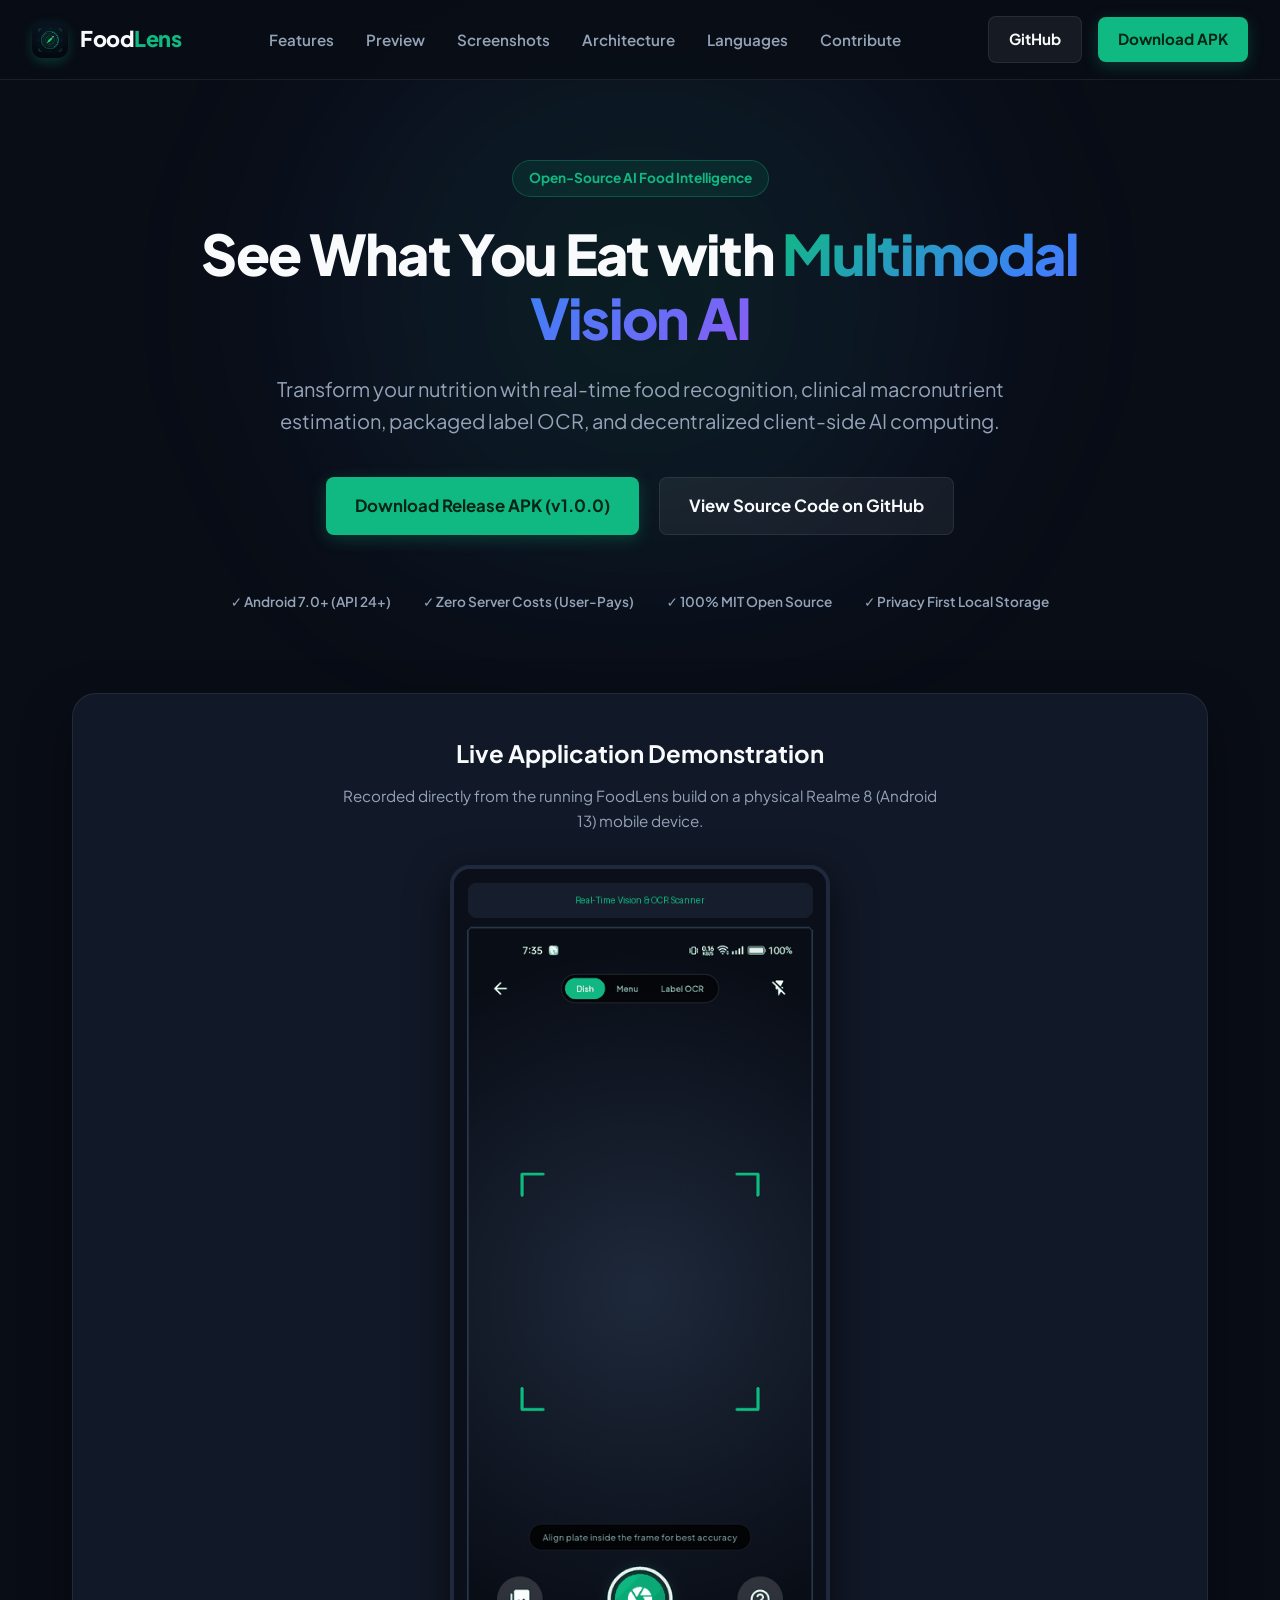
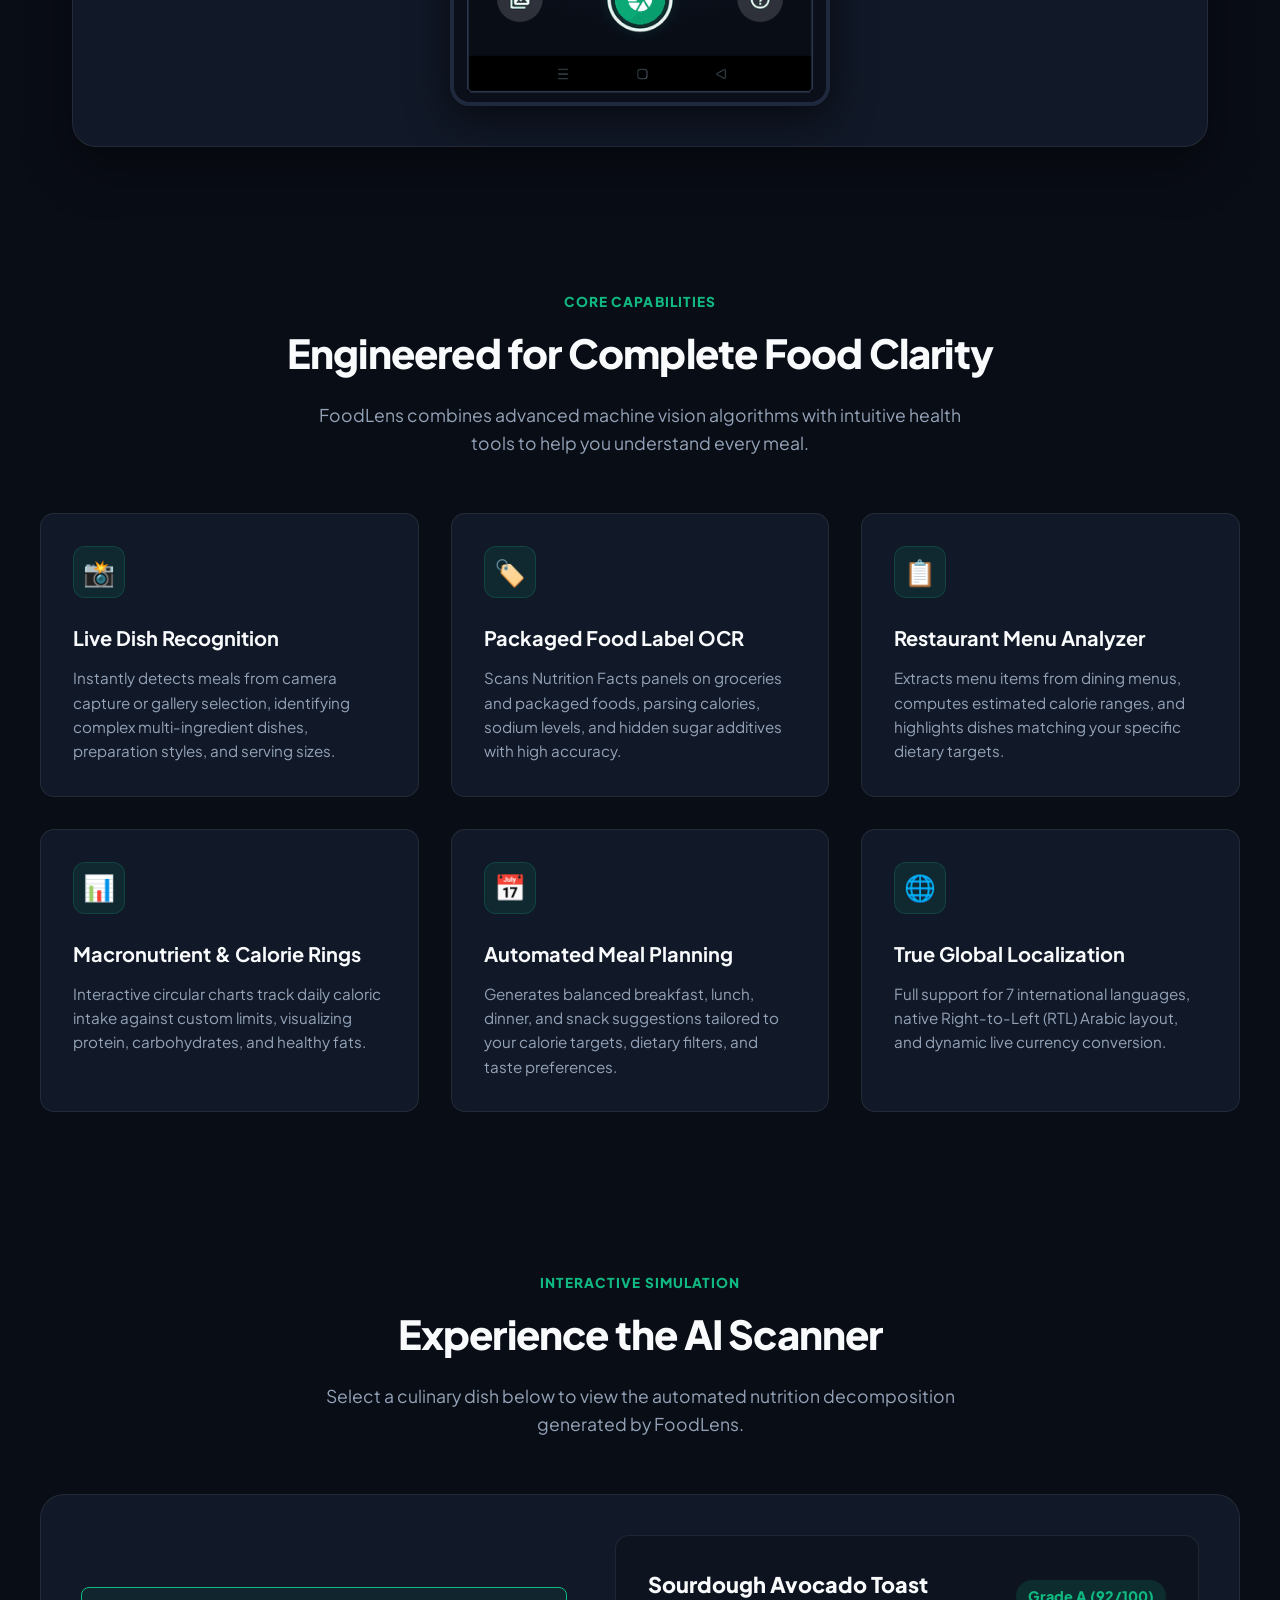
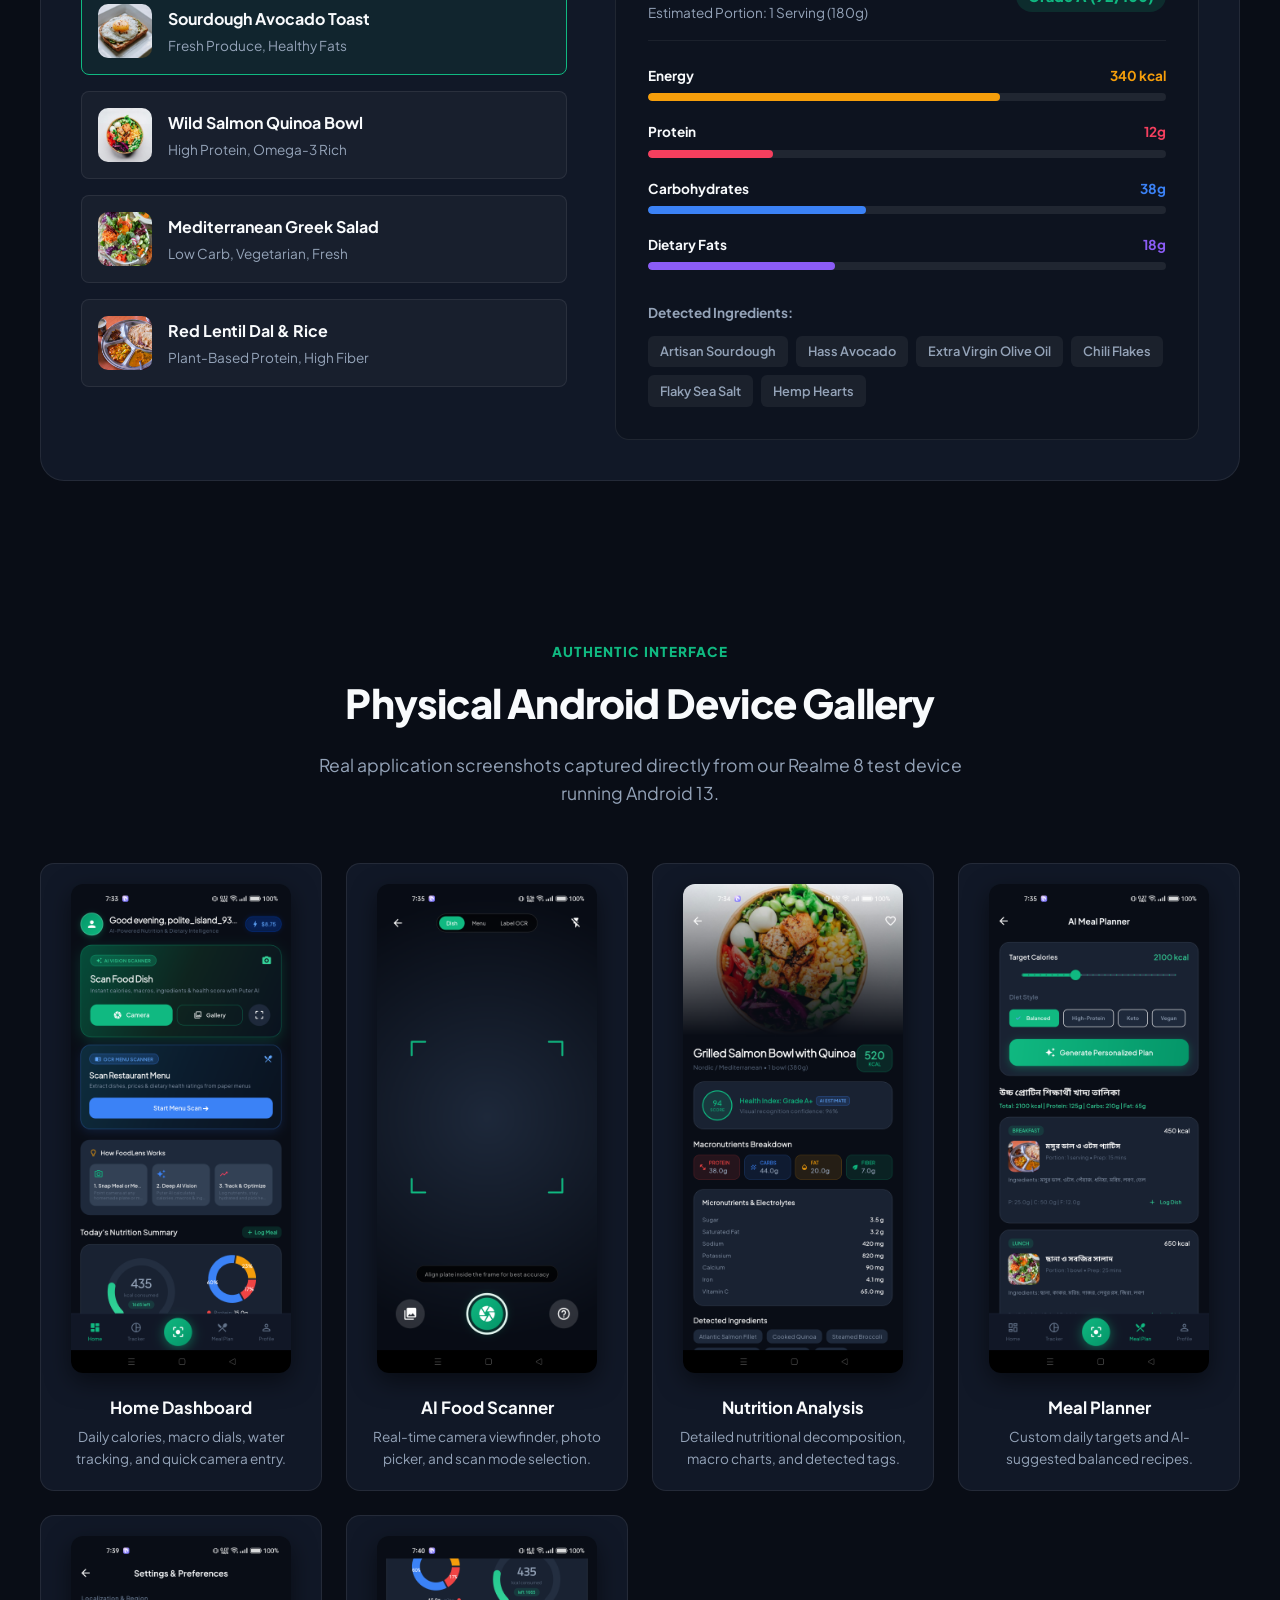
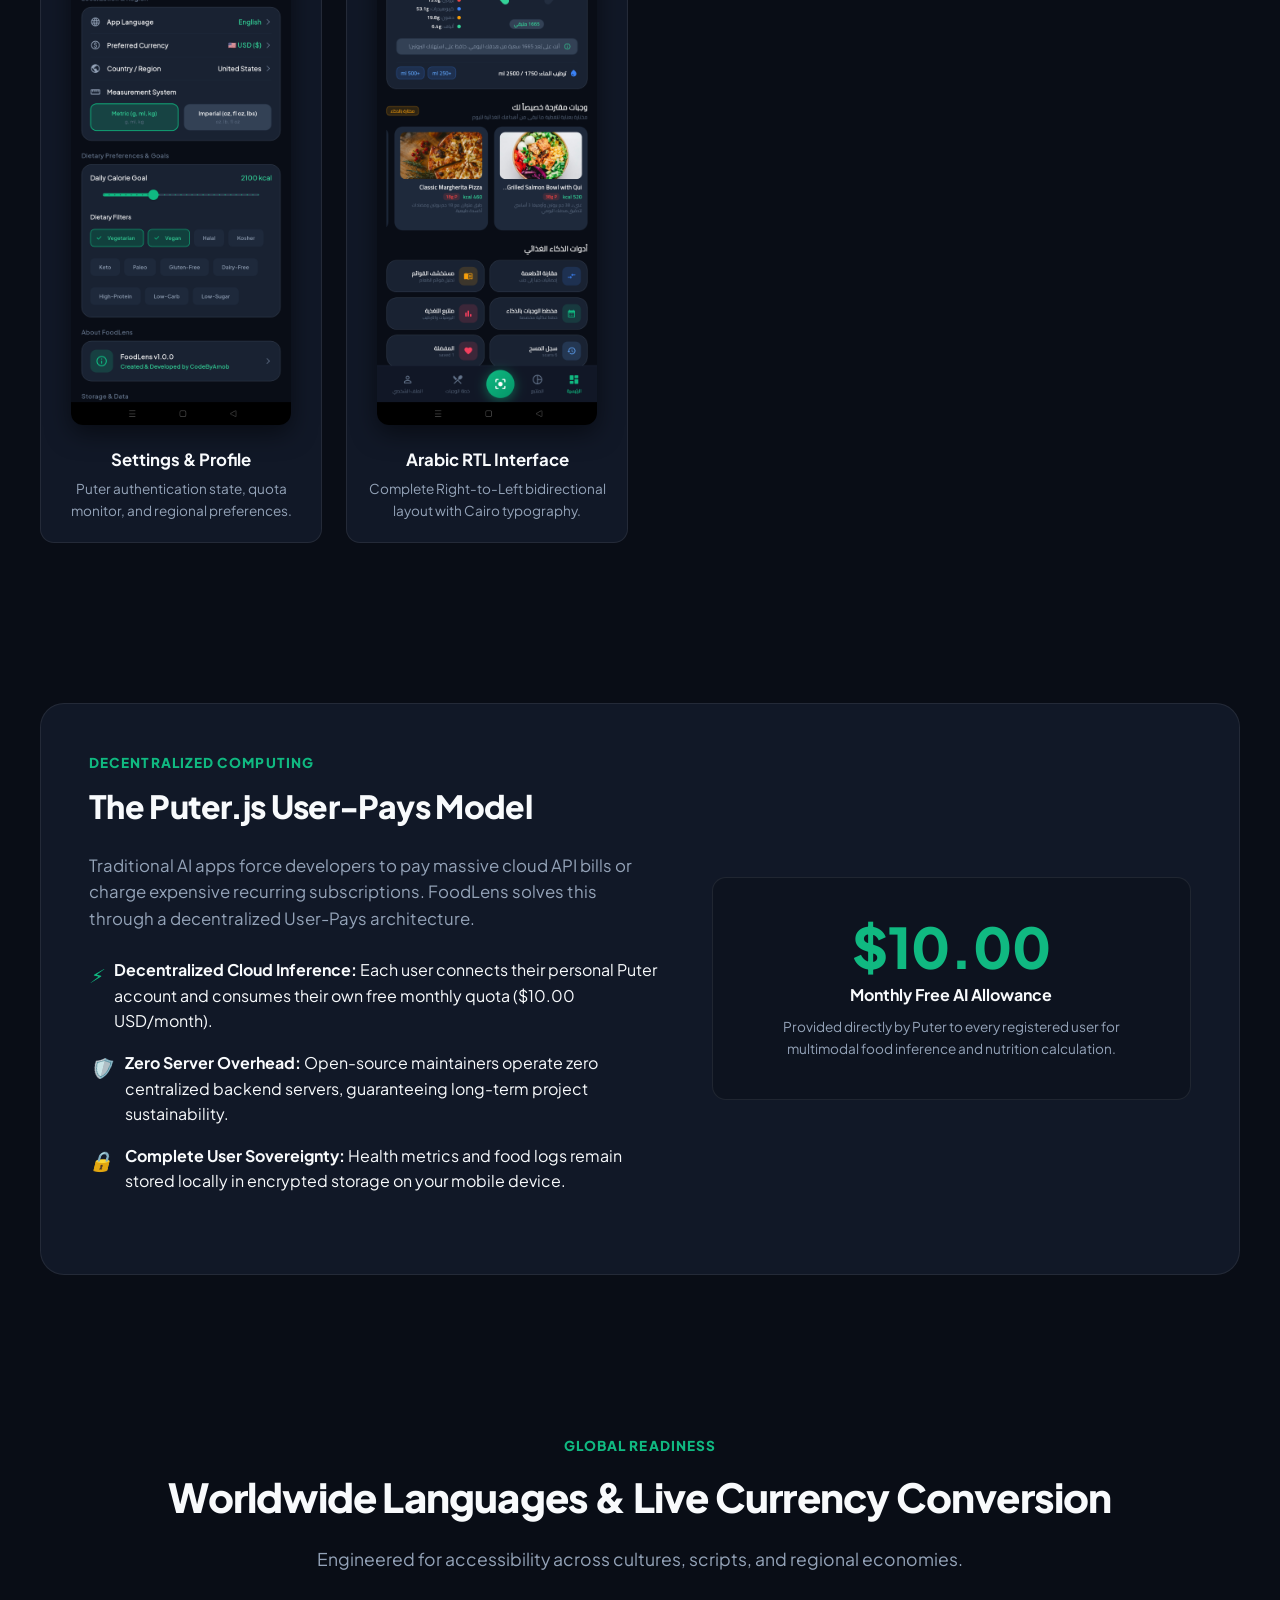
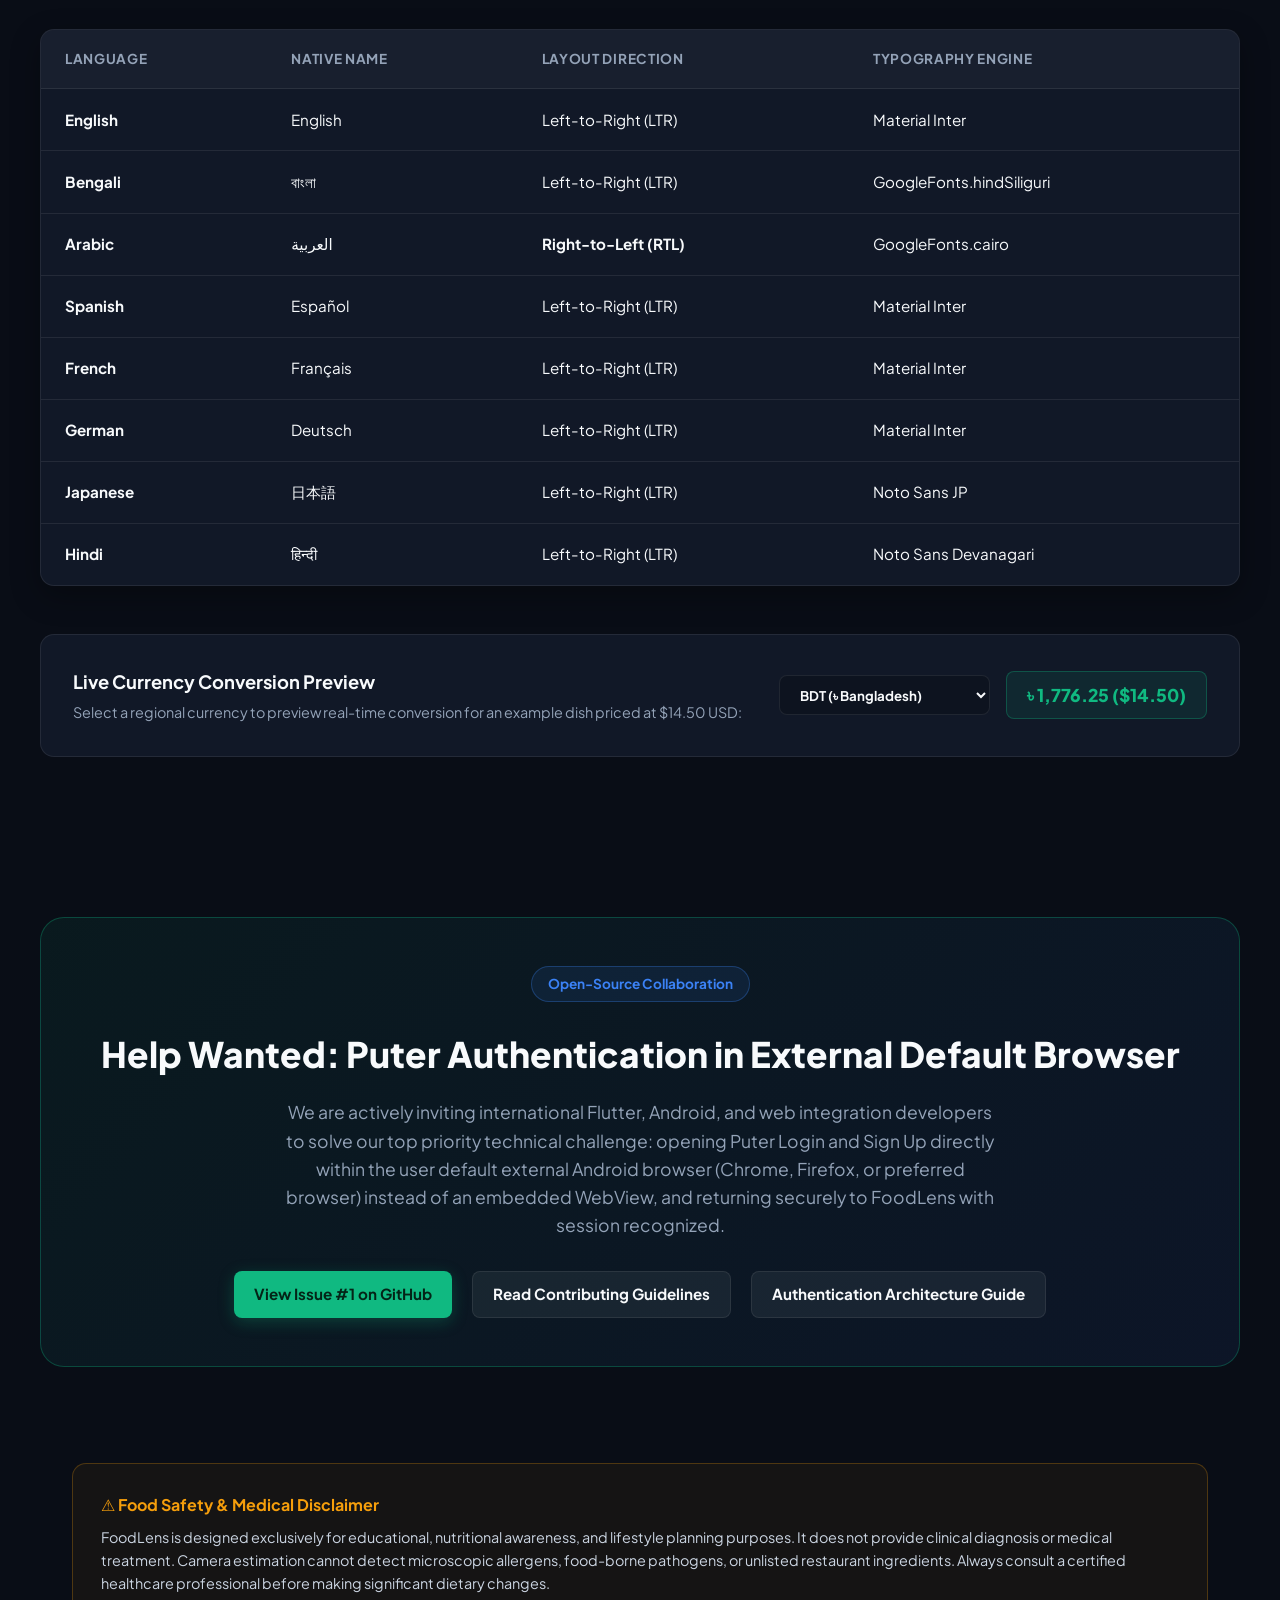
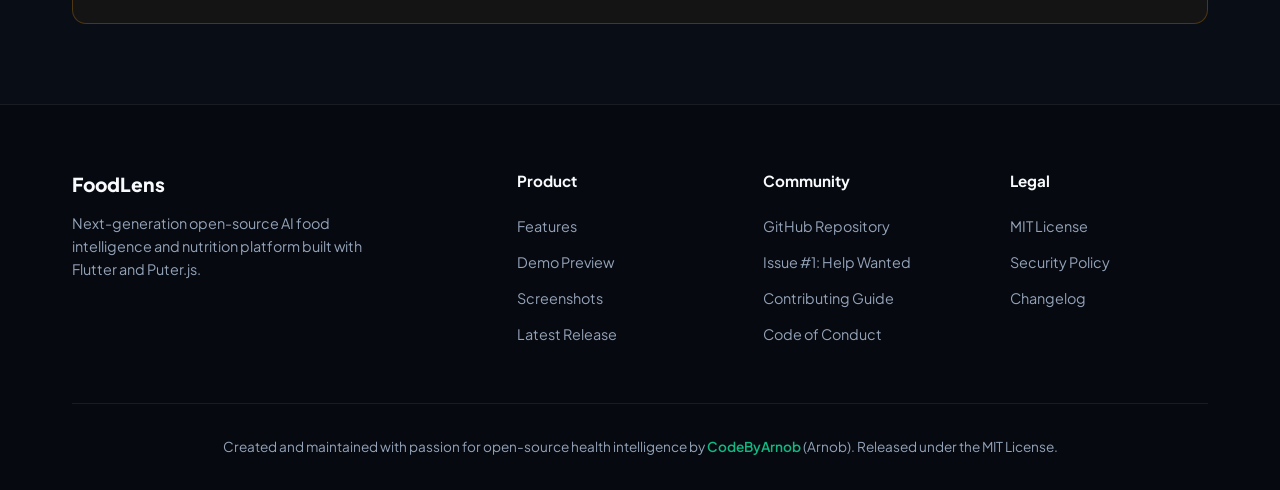
==== docs/index.html @ ca6ec3f0 "feat: add GitHub Pages website, deploy workflow, and open-source contribution docs" ====
<!DOCTYPE html>
<html lang="en">
<head>
  <meta charset="UTF-8">
  <meta name="viewport" content="width=device-width, initial-scale=1.0">
  <title>FoodLens - Open-Source AI Food Intelligence & Nutrition Platform</title>
  <meta name="description" content="FoodLens is a next-generation open-source Flutter mobile application for AI-powered food recognition, clinical macronutrient tracking, allergen screening, and automated meal planning.">
  <meta name="author" content="CodeByArnob">
  <meta name="theme-color" content="#090d16">

  <!-- Open Graph -->
  <meta property="og:title" content="FoodLens - Open-Source AI Food Intelligence">
  <meta property="og:description" content="Instant visual food recognition, clinical macronutrient tracking, and decentralized client-side AI computing.">
  <meta property="og:image" content="assets/branding/foodlens_icon.png">
  <meta property="og:url" content="https://codebyarnob.github.io/FoodLens/">
  <meta property="og:type" content="website">

  <!-- Favicon -->
  <link rel="icon" type="image/png" href="assets/branding/foodlens_icon.png">

  <!-- Google Fonts -->
  <link rel="preconnect" href="https://fonts.googleapis.com">
  <link rel="preconnect" href="https://fonts.gstatic.com" crossorigin>
  <link href="https://fonts.googleapis.com/css2?family=Plus+Jakarta+Sans:wght@400;500;600;700;800&display=swap" rel="stylesheet">

  <link rel="stylesheet" href="styles.css">
</head>
<body>
  <div class="ambient-glow"></div>

  <!-- Navigation -->
  <header class="navbar">
    <a href="#" class="brand">
      <img src="assets/branding/foodlens_icon.png" alt="FoodLens Icon" class="brand-icon">
      <div class="brand-name">Food<span>Lens</span></div>
    </a>
    <ul class="nav-links">
      <li><a href="#features">Features</a></li>
      <li><a href="#demo">Preview</a></li>
      <li><a href="#screenshots">Screenshots</a></li>
      <li><a href="#architecture">Architecture</a></li>
      <li><a href="#localization">Languages</a></li>
      <li><a href="#contribute">Contribute</a></li>
    </ul>
    <div class="nav-actions">
      <a href="https://github.com/CodeByArnob/FoodLens" class="btn btn-secondary" target="_blank" rel="noopener">GitHub</a>
      <a href="https://github.com/CodeByArnob/FoodLens/releases/download/v1.0.0/app-release.apk" class="btn btn-primary">Download APK</a>
      <button class="mobile-menu-btn" aria-label="Toggle navigation menu">☰</button>
    </div>
  </header>

  <!-- Hero Section -->
  <section class="hero">
    <div class="container">
      <div class="badge">Open-Source AI Food Intelligence</div>
      <h1>See What You Eat with <span class="gradient-text">Multimodal Vision AI</span></h1>
      <p>Transform your nutrition with real-time food recognition, clinical macronutrient estimation, packaged label OCR, and decentralized client-side AI computing.</p>
      
      <div class="hero-actions">
        <a href="https://github.com/CodeByArnob/FoodLens/releases/download/v1.0.0/app-release.apk" class="btn btn-primary" style="padding: 0.9rem 1.8rem; font-size: 1.05rem;">
          Download Release APK (v1.0.0)
        </a>
        <a href="https://github.com/CodeByArnob/FoodLens" class="btn btn-secondary" target="_blank" rel="noopener" style="padding: 0.9rem 1.8rem; font-size: 1.05rem;">
          View Source Code on GitHub
        </a>
      </div>

      <div class="hero-meta">
        <span>✓ Android 7.0+ (API 24+)</span>
        <span>✓ Zero Server Costs (User-Pays)</span>
        <span>✓ 100% MIT Open Source</span>
        <span>✓ Privacy First Local Storage</span>
      </div>
    </div>
  </section>

  <!-- Interactive Demo GIF Showcase -->
  <section id="demo" class="container">
    <div class="demo-showcase">
      <h3>Live Application Demonstration</h3>
      <p>Recorded directly from the running FoodLens build on a physical Realme 8 (Android 13) mobile device.</p>
      <div class="demo-gif-wrapper">
        <img src="assets/demo/foodlens_demo.gif" alt="FoodLens Interactive Product Demonstration">
      </div>
    </div>
  </section>

  <!-- Features Section -->
  <section id="features" class="features container">
    <div class="section-header">
      <div class="section-tag">Core Capabilities</div>
      <h2 class="section-title">Engineered for Complete Food Clarity</h2>
      <p class="section-subtitle">FoodLens combines advanced machine vision algorithms with intuitive health tools to help you understand every meal.</p>
    </div>

    <div class="grid-3">
      <div class="feature-card">
        <div class="feature-icon-wrapper">📸</div>
        <h3>Live Dish Recognition</h3>
        <p>Instantly detects meals from camera capture or gallery selection, identifying complex multi-ingredient dishes, preparation styles, and serving sizes.</p>
      </div>

      <div class="feature-card">
        <div class="feature-icon-wrapper">🏷️</div>
        <h3>Packaged Food Label OCR</h3>
        <p>Scans Nutrition Facts panels on groceries and packaged foods, parsing calories, sodium levels, and hidden sugar additives with high accuracy.</p>
      </div>

      <div class="feature-card">
        <div class="feature-icon-wrapper">📋</div>
        <h3>Restaurant Menu Analyzer</h3>
        <p>Extracts menu items from dining menus, computes estimated calorie ranges, and highlights dishes matching your specific dietary targets.</p>
      </div>

      <div class="feature-card">
        <div class="feature-icon-wrapper">📊</div>
        <h3>Macronutrient & Calorie Rings</h3>
        <p>Interactive circular charts track daily caloric intake against custom limits, visualizing protein, carbohydrates, and healthy fats.</p>
      </div>

      <div class="feature-card">
        <div class="feature-icon-wrapper">📅</div>
        <h3>Automated Meal Planning</h3>
        <p>Generates balanced breakfast, lunch, dinner, and snack suggestions tailored to your calorie targets, dietary filters, and taste preferences.</p>
      </div>

      <div class="feature-card">
        <div class="feature-icon-wrapper">🌐</div>
        <h3>True Global Localization</h3>
        <p>Full support for 7 international languages, native Right-to-Left (RTL) Arabic layout, and dynamic live currency conversion.</p>
      </div>
    </div>
  </section>

  <!-- Interactive Dish Scanner Preview -->
  <section class="interactive-section container">
    <div class="section-header">
      <div class="section-tag">Interactive Simulation</div>
      <h2 class="section-title">Experience the AI Scanner</h2>
      <p class="section-subtitle">Select a culinary dish below to view the automated nutrition decomposition generated by FoodLens.</p>
    </div>

    <div class="scanner-sim">
      <div class="dish-selector">
        <div class="dish-option active" data-dish="avocado">
          <img src="assets/foods/avocado_toast.jpg" alt="Avocado Toast" class="dish-thumb">
          <div class="dish-meta">
            <h4>Sourdough Avocado Toast</h4>
            <p>Fresh Produce, Healthy Fats</p>
          </div>
        </div>

        <div class="dish-option" data-dish="salmon">
          <img src="assets/foods/salmon_bowl.jpg" alt="Salmon Bowl" class="dish-thumb">
          <div class="dish-meta">
            <h4>Wild Salmon Quinoa Bowl</h4>
            <p>High Protein, Omega-3 Rich</p>
          </div>
        </div>

        <div class="dish-option" data-dish="greek">
          <img src="assets/foods/greek_salad.jpg" alt="Greek Salad" class="dish-thumb">
          <div class="dish-meta">
            <h4>Mediterranean Greek Salad</h4>
            <p>Low Carb, Vegetarian, Fresh</p>
          </div>
        </div>

        <div class="dish-option" data-dish="lentil">
          <img src="assets/foods/lentil_dal.jpg" alt="Lentil Dal" class="dish-thumb">
          <div class="dish-meta">
            <h4>Red Lentil Dal & Rice</h4>
            <p>Plant-Based Protein, High Fiber</p>
          </div>
        </div>
      </div>

      <div class="sim-output">
        <div class="sim-header">
          <div>
            <div id="sim-dish-title" class="sim-title">Sourdough Avocado Toast</div>
            <div style="color: var(--text-muted); font-size: 0.85rem;">Estimated Portion: 1 Serving (180g)</div>
          </div>
          <div id="sim-health-score" class="health-badge">Grade A (92/100)</div>
        </div>

        <div class="macro-bars">
          <div class="macro-bar-item">
            <div class="macro-bar-header">
              <span>Energy</span>
              <span id="val-cal" style="color: var(--accent-amber);">340 kcal</span>
            </div>
            <div class="progress-track"><div id="fill-cal" class="progress-fill fill-cal" style="width: 68%;"></div></div>
          </div>

          <div class="macro-bar-item">
            <div class="macro-bar-header">
              <span>Protein</span>
              <span id="val-pro" style="color: var(--accent-rose);">12g</span>
            </div>
            <div class="progress-track"><div id="fill-pro" class="progress-fill fill-pro" style="width: 24%;"></div></div>
          </div>

          <div class="macro-bar-item">
            <div class="macro-bar-header">
              <span>Carbohydrates</span>
              <span id="val-carb" style="color: var(--accent-blue);">38g</span>
            </div>
            <div class="progress-track"><div id="fill-carb" class="progress-fill fill-carb" style="width: 42%;"></div></div>
          </div>

          <div class="macro-bar-item">
            <div class="macro-bar-header">
              <span>Dietary Fats</span>
              <span id="val-fat" style="color: var(--accent-purple);">18g</span>
            </div>
            <div class="progress-track"><div id="fill-fat" class="progress-fill fill-fat" style="width: 36%;"></div></div>
          </div>
        </div>

        <div style="font-size: 0.85rem; font-weight: 700; margin-bottom: 0.75rem; color: var(--text-muted);">Detected Ingredients:</div>
        <div id="sim-tags" class="ingredient-tags">
          <span class="tag">Artisan Sourdough</span>
          <span class="tag">Hass Avocado</span>
          <span class="tag">Extra Virgin Olive Oil</span>
          <span class="tag">Chili Flakes</span>
          <span class="tag">Flaky Sea Salt</span>
          <span class="tag">Hemp Hearts</span>
        </div>
      </div>
    </div>
  </section>

  <!-- Screenshots Gallery Section -->
  <section id="screenshots" class="gallery-section container">
    <div class="section-header">
      <div class="section-tag">Authentic Interface</div>
      <h2 class="section-title">Physical Android Device Gallery</h2>
      <p class="section-subtitle">Real application screenshots captured directly from our Realme 8 test device running Android 13.</p>
    </div>

    <div class="gallery-grid">
      <div class="gallery-card">
        <img src="assets/screenshots/01_home_dashboard.png" alt="Home Dashboard Screenshot">
        <h4>Home Dashboard</h4>
        <p>Daily calories, macro dials, water tracking, and quick camera entry.</p>
      </div>

      <div class="gallery-card">
        <img src="assets/screenshots/02_food_scanner.png" alt="Food Scanner Screenshot">
        <h4>AI Food Scanner</h4>
        <p>Real-time camera viewfinder, photo picker, and scan mode selection.</p>
      </div>

      <div class="gallery-card">
        <img src="assets/screenshots/03_nutrition_analysis.png" alt="Nutrition Analysis Screenshot">
        <h4>Nutrition Analysis</h4>
        <p>Detailed nutritional decomposition, macro charts, and detected tags.</p>
      </div>

      <div class="gallery-card">
        <img src="assets/screenshots/04_meal_planner.png" alt="Meal Planner Screenshot">
        <h4>Meal Planner</h4>
        <p>Custom daily targets and AI-suggested balanced recipes.</p>
      </div>

      <div class="gallery-card">
        <img src="assets/screenshots/05_settings.png" alt="Settings Screenshot">
        <h4>Settings & Profile</h4>
        <p>Puter authentication state, quota monitor, and regional preferences.</p>
      </div>

      <div class="gallery-card">
        <img src="assets/screenshots/07_arabic_rtl_dashboard.png" alt="Arabic RTL Dashboard Screenshot">
        <h4>Arabic RTL Interface</h4>
        <p>Complete Right-to-Left bidirectional layout with Cairo typography.</p>
      </div>
    </div>
  </section>

  <!-- Puter User-Pays Architecture Section -->
  <section id="architecture" class="architecture-section container">
    <div class="arch-card">
      <div class="arch-content">
        <div class="section-tag">Decentralized Computing</div>
        <h3>The Puter.js User-Pays Model</h3>
        <p>Traditional AI apps force developers to pay massive cloud API bills or charge expensive recurring subscriptions. FoodLens solves this through a decentralized User-Pays architecture.</p>
        
        <div class="arch-features">
          <div class="arch-feature-item">
            <i>⚡</i>
            <div>
              <strong>Decentralized Cloud Inference:</strong> Each user connects their personal Puter account and consumes their own free monthly quota ($10.00 USD/month).
            </div>
          </div>
          <div class="arch-feature-item">
            <i>🛡️</i>
            <div>
              <strong>Zero Server Overhead:</strong> Open-source maintainers operate zero centralized backend servers, guaranteeing long-term project sustainability.
            </div>
          </div>
          <div class="arch-feature-item">
            <i>🔒</i>
            <div>
              <strong>Complete User Sovereignty:</strong> Health metrics and food logs remain stored locally in encrypted storage on your mobile device.
            </div>
          </div>
        </div>
      </div>

      <div class="arch-metric-box">
        <div class="arch-metric-value">$10.00</div>
        <div class="arch-metric-label">Monthly Free AI Allowance</div>
        <div class="arch-metric-sub">Provided directly by Puter to every registered user for multimodal food inference and nutrition calculation.</div>
      </div>
    </div>
  </section>

  <!-- Localization and Currency Section -->
  <section id="localization" class="currency-section container">
    <div class="section-header">
      <div class="section-tag">Global Readiness</div>
      <h2 class="section-title">Worldwide Languages & Live Currency Conversion</h2>
      <p class="section-subtitle">Engineered for accessibility across cultures, scripts, and regional economies.</p>
    </div>

    <div class="currency-table-wrapper" style="margin-bottom: 3rem;">
      <table>
        <thead>
          <tr>
            <th>Language</th>
            <th>Native Name</th>
            <th>Layout Direction</th>
            <th>Typography Engine</th>
          </tr>
        </thead>
        <tbody>
          <tr>
            <td><strong>English</strong></td>
            <td>English</td>
            <td>Left-to-Right (LTR)</td>
            <td>Material Inter</td>
          </tr>
          <tr>
            <td><strong>Bengali</strong></td>
            <td>বাংলা</td>
            <td>Left-to-Right (LTR)</td>
            <td>GoogleFonts.hindSiliguri</td>
          </tr>
          <tr>
            <td><strong>Arabic</strong></td>
            <td>العربية</td>
            <td><strong>Right-to-Left (RTL)</strong></td>
            <td>GoogleFonts.cairo</td>
          </tr>
          <tr>
            <td><strong>Spanish</strong></td>
            <td>Español</td>
            <td>Left-to-Right (LTR)</td>
            <td>Material Inter</td>
          </tr>
          <tr>
            <td><strong>French</strong></td>
            <td>Français</td>
            <td>Left-to-Right (LTR)</td>
            <td>Material Inter</td>
          </tr>
          <tr>
            <td><strong>German</strong></td>
            <td>Deutsch</td>
            <td>Left-to-Right (LTR)</td>
            <td>Material Inter</td>
          </tr>
          <tr>
            <td><strong>Japanese</strong></td>
            <td>日本語</td>
            <td>Left-to-Right (LTR)</td>
            <td>Noto Sans JP</td>
          </tr>
          <tr>
            <td><strong>Hindi</strong></td>
            <td>हिन्दी</td>
            <td>Left-to-Right (LTR)</td>
            <td>Noto Sans Devanagari</td>
          </tr>
        </tbody>
      </table>
    </div>

    <!-- Live Currency Switcher Demo -->
    <div style="background: var(--bg-card); border: 1px solid var(--border-color); border-radius: var(--radius-md); padding: 2rem; display: flex; align-items: center; justify-content: space-between; flex-wrap: wrap; gap: 1.5rem;">
      <div>
        <h4 style="font-size: 1.15rem; font-weight: 700; margin-bottom: 0.25rem;">Live Currency Conversion Preview</h4>
        <p style="color: var(--text-muted); font-size: 0.9rem;">Select a regional currency to preview real-time conversion for an example dish priced at $14.50 USD:</p>
      </div>
      <div style="display: flex; align-items: center; gap: 1rem;">
        <select id="currency-select" style="background: #0d131f; color: var(--text-main); border: 1px solid var(--border-color); padding: 0.6rem 1rem; border-radius: 8px; font-weight: 700; font-family: inherit;">
          <option value="BDT">BDT (৳ Bangladesh)</option>
          <option value="USD">USD ($ United States)</option>
          <option value="EUR">EUR (€ European Union)</option>
          <option value="GBP">GBP (£ United Kingdom)</option>
          <option value="INR">INR (₹ India)</option>
          <option value="SAR">SAR (ر.س Saudi Arabia)</option>
          <option value="AED">AED (د.إ UAE)</option>
          <option value="JPY">JPY (¥ Japan)</option>
        </select>
        <div id="converted-price-display" style="background: rgba(16, 185, 129, 0.1); border: 1px solid rgba(16, 185, 129, 0.3); color: var(--primary); font-weight: 800; font-size: 1.1rem; padding: 0.55rem 1.25rem; border-radius: 8px;">
          ৳ 1,776.25 ($14.50)
        </div>
      </div>
    </div>
  </section>

  <!-- Developer & Open-Source Community Section -->
  <section id="contribute" class="contribute-section container">
    <div class="contribute-box">
      <div class="badge" style="background: rgba(59, 130, 246, 0.1); border-color: rgba(59, 130, 246, 0.3); color: var(--accent-blue);">
        Open-Source Collaboration
      </div>
      <h3>Help Wanted: Puter Authentication in External Default Browser</h3>
      <p>We are actively inviting international Flutter, Android, and web integration developers to solve our top priority technical challenge: opening Puter Login and Sign Up directly within the user default external Android browser (Chrome, Firefox, or preferred browser) instead of an embedded WebView, and returning securely to FoodLens with session recognized.</p>
      
      <div class="contribute-actions">
        <a href="https://github.com/CodeByArnob/FoodLens/issues/1" class="btn btn-primary" target="_blank" rel="noopener">
          View Issue #1 on GitHub
        </a>
        <a href="https://github.com/CodeByArnob/FoodLens/blob/main/CONTRIBUTING.md" class="btn btn-secondary" target="_blank" rel="noopener">
          Read Contributing Guidelines
        </a>
        <a href="https://github.com/CodeByArnob/FoodLens/blob/main/documentation/AUTHENTICATION_TROUBLESHOOTING.md" class="btn btn-secondary" target="_blank" rel="noopener">
          Authentication Architecture Guide
        </a>
      </div>
    </div>
  </section>

  <!-- Food Safety Disclaimer -->
  <section class="container" style="padding-bottom: 5rem;">
    <div style="background: rgba(245, 158, 11, 0.05); border: 1px solid rgba(245, 158, 11, 0.25); border-radius: var(--radius-md); padding: 1.75rem; font-size: 0.9rem; color: #cbd5e1; line-height: 1.6;">
      <strong style="color: var(--accent-amber); display: block; margin-bottom: 0.5rem; font-size: 1rem;">⚠️ Food Safety & Medical Disclaimer</strong>
      FoodLens is designed exclusively for educational, nutritional awareness, and lifestyle planning purposes. It does not provide clinical diagnosis or medical treatment. Camera estimation cannot detect microscopic allergens, food-borne pathogens, or unlisted restaurant ingredients. Always consult a certified healthcare professional before making significant dietary changes.
    </div>
  </section>

  <!-- Footer -->
  <footer>
    <div class="container">
      <div class="footer-grid">
        <div class="footer-brand">
          <h4>FoodLens</h4>
          <p style="max-width: 300px; font-size: 0.9rem;">Next-generation open-source AI food intelligence and nutrition platform built with Flutter and Puter.js.</p>
        </div>

        <div class="footer-col">
          <h5>Product</h5>
          <ul>
            <li><a href="#features">Features</a></li>
            <li><a href="#demo">Demo Preview</a></li>
            <li><a href="#screenshots">Screenshots</a></li>
            <li><a href="https://github.com/CodeByArnob/FoodLens/releases/latest" target="_blank" rel="noopener">Latest Release</a></li>
          </ul>
        </div>

        <div class="footer-col">
          <h5>Community</h5>
          <ul>
            <li><a href="https://github.com/CodeByArnob/FoodLens" target="_blank" rel="noopener">GitHub Repository</a></li>
            <li><a href="https://github.com/CodeByArnob/FoodLens/issues/1" target="_blank" rel="noopener">Issue #1: Help Wanted</a></li>
            <li><a href="https://github.com/CodeByArnob/FoodLens/blob/main/CONTRIBUTING.md" target="_blank" rel="noopener">Contributing Guide</a></li>
            <li><a href="https://github.com/CodeByArnob/FoodLens/blob/main/CODE_OF_CONDUCT.md" target="_blank" rel="noopener">Code of Conduct</a></li>
          </ul>
        </div>

        <div class="footer-col">
          <h5>Legal</h5>
          <ul>
            <li><a href="https://github.com/CodeByArnob/FoodLens/blob/main/LICENSE" target="_blank" rel="noopener">MIT License</a></li>
            <li><a href="https://github.com/CodeByArnob/FoodLens/blob/main/SECURITY.md" target="_blank" rel="noopener">Security Policy</a></li>
            <li><a href="https://github.com/CodeByArnob/FoodLens/blob/main/CHANGELOG.md" target="_blank" rel="noopener">Changelog</a></li>
          </ul>
        </div>
      </div>

      <div class="footer-bottom">
        Created and maintained with passion for open-source health intelligence by <a href="https://github.com/CodeByArnob" target="_blank" rel="noopener">CodeByArnob</a> (Arnob). Released under the MIT License.
      </div>
    </div>
  </footer>

  <script src="app.js"></script>
</body>
</html>
---- docs/styles.css ----
:root {
  --bg-dark: #090d16;
  --bg-card: #111827;
  --bg-card-hover: #172237;
  --border-color: rgba(255, 255, 255, 0.08);
  --border-hover: rgba(16, 185, 129, 0.4);
  --text-main: #f8fafc;
  --text-muted: #94a3b8;
  --primary: #10b981;
  --primary-glow: rgba(16, 185, 129, 0.25);
  --accent-blue: #3b82f6;
  --accent-purple: #8b5cf6;
  --accent-amber: #f59e0b;
  --accent-rose: #f43f5e;
  --radius-sm: 8px;
  --radius-md: 14px;
  --radius-lg: 24px;
  --font-main: 'Plus Jakarta Sans', system-ui, -apple-system, sans-serif;
}

* {
  box-sizing: border-box;
  margin: 0;
  padding: 0;
}

html {
  scroll-behavior: smooth;
  font-family: var(--font-main);
  background-color: var(--bg-dark);
  color: var(--text-main);
}

body {
  overflow-x: hidden;
  line-height: 1.6;
}

a {
  color: inherit;
  text-decoration: none;
}

/* Background Ambient Glow */
.ambient-glow {
  position: fixed;
  top: 0;
  left: 50%;
  transform: translateX(-50%);
  width: 1000px;
  height: 600px;
  background: radial-gradient(circle, rgba(16, 185, 129, 0.12) 0%, rgba(59, 130, 246, 0.06) 50%, transparent 70%);
  filter: blur(80px);
  pointer-events: none;
  z-index: 0;
}

/* Header & Nav */
.navbar {
  position: sticky;
  top: 0;
  z-index: 100;
  backdrop-filter: blur(16px);
  background: rgba(9, 13, 22, 0.85);
  border-bottom: 1px solid var(--border-color);
  padding: 1rem 2rem;
  display: flex;
  align-items: center;
  justify-content: space-between;
}

.brand {
  display: flex;
  align-items: center;
  gap: 0.75rem;
  font-size: 1.35rem;
  font-weight: 800;
  letter-spacing: -0.02em;
}

.brand-icon {
  width: 36px;
  height: 36px;
  border-radius: 10px;
  box-shadow: 0 4px 12px var(--primary-glow);
}

.brand-name span {
  color: var(--primary);
}

.nav-links {
  display: flex;
  align-items: center;
  gap: 2rem;
  list-style: none;
}

.nav-links a {
  color: var(--text-muted);
  font-size: 0.95rem;
  font-weight: 600;
  transition: color 0.2s ease;
}

.nav-links a:hover {
  color: var(--text-main);
}

.nav-actions {
  display: flex;
  align-items: center;
  gap: 1rem;
}

.btn {
  display: inline-flex;
  align-items: center;
  gap: 0.5rem;
  padding: 0.65rem 1.25rem;
  border-radius: var(--radius-sm);
  font-size: 0.95rem;
  font-weight: 700;
  cursor: pointer;
  transition: all 0.2s ease;
  border: none;
}

.btn-primary {
  background: var(--primary);
  color: #042417;
  box-shadow: 0 4px 16px var(--primary-glow);
}

.btn-primary:hover {
  background: #0ea572;
  transform: translateY(-1px);
  box-shadow: 0 6px 20px rgba(16, 185, 129, 0.4);
}

.btn-secondary {
  background: rgba(255, 255, 255, 0.06);
  border: 1px solid var(--border-color);
  color: var(--text-main);
}

.btn-secondary:hover {
  background: rgba(255, 255, 255, 0.1);
  border-color: rgba(255, 255, 255, 0.2);
}

.mobile-menu-btn {
  display: none;
  background: none;
  border: none;
  color: var(--text-main);
  font-size: 1.5rem;
  cursor: pointer;
}

/* Container */
.container {
  max-width: 1200px;
  margin: 0 auto;
  padding: 0 2rem;
  position: relative;
  z-index: 1;
}

/* Hero Section */
.hero {
  padding: 5rem 0 3rem;
  text-align: center;
}

.badge {
  display: inline-flex;
  align-items: center;
  gap: 0.5rem;
  background: rgba(16, 185, 129, 0.1);
  border: 1px solid rgba(16, 185, 129, 0.3);
  color: var(--primary);
  padding: 0.4rem 1rem;
  border-radius: 9999px;
  font-size: 0.85rem;
  font-weight: 700;
  margin-bottom: 1.5rem;
}

.hero h1 {
  font-size: 3.5rem;
  line-height: 1.15;
  font-weight: 800;
  letter-spacing: -0.03em;
  max-width: 900px;
  margin: 0 auto 1.5rem;
}

.gradient-text {
  background: linear-gradient(135deg, #10b981 0%, #3b82f6 50%, #8b5cf6 100%);
  -webkit-background-clip: text;
  -webkit-text-fill-color: transparent;
}

.hero p {
  font-size: 1.25rem;
  color: var(--text-muted);
  max-width: 760px;
  margin: 0 auto 2.5rem;
}

.hero-actions {
  display: flex;
  justify-content: center;
  gap: 1.25rem;
  flex-wrap: wrap;
  margin-bottom: 3.5rem;
}

.hero-meta {
  display: flex;
  justify-content: center;
  gap: 2rem;
  color: var(--text-muted);
  font-size: 0.85rem;
  font-weight: 600;
}

.hero-meta span {
  display: flex;
  align-items: center;
  gap: 0.4rem;
}

/* Demo Showcase */
.demo-showcase {
  margin: 2rem auto 5rem;
  text-align: center;
  background: var(--bg-card);
  border: 1px solid var(--border-color);
  border-radius: var(--radius-lg);
  padding: 2.5rem;
  box-shadow: 0 20px 50px rgba(0, 0, 0, 0.4);
}

.demo-showcase h3 {
  font-size: 1.5rem;
  margin-bottom: 0.75rem;
}

.demo-showcase p {
  color: var(--text-muted);
  max-width: 600px;
  margin: 0 auto 2rem;
  font-size: 0.95rem;
}

.demo-gif-wrapper {
  max-width: 380px;
  margin: 0 auto;
  border-radius: 20px;
  overflow: hidden;
  box-shadow: 0 12px 40px rgba(0, 0, 0, 0.6);
  border: 4px solid #1f293d;
}

.demo-gif-wrapper img {
  width: 100%;
  display: block;
}

/* Section Header */
.section-header {
  text-align: center;
  margin-bottom: 3.5rem;
}

.section-tag {
  color: var(--primary);
  font-size: 0.85rem;
  font-weight: 800;
  text-transform: uppercase;
  letter-spacing: 0.08em;
  margin-bottom: 0.5rem;
}

.section-title {
  font-size: 2.5rem;
  font-weight: 800;
  letter-spacing: -0.02em;
  margin-bottom: 1rem;
}

.section-subtitle {
  color: var(--text-muted);
  font-size: 1.1rem;
  max-width: 680px;
  margin: 0 auto;
}

/* Feature Grid */
.features {
  padding: 4rem 0 6rem;
}

.grid-3 {
  display: grid;
  grid-template-columns: repeat(auto-fit, minmax(320px, 1fr));
  gap: 2rem;
}

.feature-card {
  background: var(--bg-card);
  border: 1px solid var(--border-color);
  border-radius: var(--radius-md);
  padding: 2rem;
  transition: all 0.3s ease;
}

.feature-card:hover {
  transform: translateY(-4px);
  border-color: var(--border-hover);
  background: var(--bg-card-hover);
}

.feature-icon-wrapper {
  width: 52px;
  height: 52px;
  border-radius: 12px;
  background: rgba(16, 185, 129, 0.1);
  display: flex;
  align-items: center;
  justify-content: center;
  font-size: 1.6rem;
  margin-bottom: 1.5rem;
  border: 1px solid rgba(16, 185, 129, 0.2);
}

.feature-card h3 {
  font-size: 1.25rem;
  font-weight: 700;
  margin-bottom: 0.75rem;
}

.feature-card p {
  color: var(--text-muted);
  font-size: 0.95rem;
  line-height: 1.6;
}

/* Interactive Scanner Preview */
.interactive-section {
  padding: 4rem 0 6rem;
}

.scanner-sim {
  background: var(--bg-card);
  border: 1px solid var(--border-color);
  border-radius: var(--radius-lg);
  padding: 2.5rem;
  display: grid;
  grid-template-columns: 1fr 1.2fr;
  gap: 3rem;
  align-items: center;
}

.dish-selector {
  display: flex;
  flex-direction: column;
  gap: 1rem;
}

.dish-option {
  display: flex;
  align-items: center;
  gap: 1rem;
  padding: 1rem;
  background: rgba(255, 255, 255, 0.03);
  border: 1px solid var(--border-color);
  border-radius: var(--radius-sm);
  cursor: pointer;
  transition: all 0.2s ease;
}

.dish-option:hover,
.dish-option.active {
  background: rgba(16, 185, 129, 0.08);
  border-color: var(--primary);
}

.dish-thumb {
  width: 54px;
  height: 54px;
  border-radius: 10px;
  object-fit: cover;
}

.dish-meta h4 {
  font-size: 1rem;
  font-weight: 700;
  margin-bottom: 0.25rem;
}

.dish-meta p {
  color: var(--text-muted);
  font-size: 0.85rem;
}

.sim-output {
  background: #0d131f;
  border: 1px solid rgba(255, 255, 255, 0.08);
  border-radius: var(--radius-md);
  padding: 2rem;
}

.sim-header {
  display: flex;
  align-items: center;
  justify-content: space-between;
  margin-bottom: 1.5rem;
  padding-bottom: 1rem;
  border-bottom: 1px solid rgba(255, 255, 255, 0.06);
}

.sim-title {
  font-size: 1.35rem;
  font-weight: 800;
}

.health-badge {
  display: inline-flex;
  align-items: center;
  gap: 0.35rem;
  background: rgba(16, 185, 129, 0.15);
  color: var(--primary);
  padding: 0.3rem 0.75rem;
  border-radius: 9999px;
  font-weight: 800;
  font-size: 0.9rem;
}

.macro-bars {
  display: flex;
  flex-direction: column;
  gap: 1.25rem;
  margin-bottom: 2rem;
}

.macro-bar-item {
  display: flex;
  flex-direction: column;
  gap: 0.4rem;
}

.macro-bar-header {
  display: flex;
  justify-content: space-between;
  font-size: 0.85rem;
  font-weight: 700;
}

.progress-track {
  width: 100%;
  height: 8px;
  background: rgba(255, 255, 255, 0.08);
  border-radius: 9999px;
  overflow: hidden;
}

.progress-fill {
  height: 100%;
  border-radius: 9999px;
  transition: width 0.4s ease;
}

.fill-cal { background: var(--accent-amber); }
.fill-pro { background: var(--accent-rose); }
.fill-carb { background: var(--accent-blue); }
.fill-fat { background: var(--accent-purple); }

.ingredient-tags {
  display: flex;
  flex-wrap: wrap;
  gap: 0.5rem;
}

.tag {
  background: rgba(255, 255, 255, 0.06);
  padding: 0.35rem 0.75rem;
  border-radius: 6px;
  font-size: 0.8rem;
  font-weight: 600;
  color: var(--text-muted);
}

/* Screenshots Gallery */
.gallery-section {
  padding: 4rem 0 6rem;
}

.gallery-grid {
  display: grid;
  grid-template-columns: repeat(auto-fill, minmax(260px, 1fr));
  gap: 1.5rem;
}

.gallery-card {
  background: var(--bg-card);
  border: 1px solid var(--border-color);
  border-radius: var(--radius-md);
  overflow: hidden;
  transition: all 0.3s ease;
  text-align: center;
  padding: 1.25rem;
}

.gallery-card:hover {
  transform: translateY(-4px);
  border-color: var(--border-hover);
}

.gallery-card img {
  width: 100%;
  max-width: 220px;
  border-radius: 12px;
  margin-bottom: 1rem;
  box-shadow: 0 8px 24px rgba(0, 0, 0, 0.5);
}

.gallery-card h4 {
  font-size: 1.05rem;
  font-weight: 700;
  margin-bottom: 0.25rem;
}

.gallery-card p {
  color: var(--text-muted);
  font-size: 0.85rem;
}

/* User-Pays Architecture Section */
.architecture-section {
  padding: 4rem 0 6rem;
}

.arch-card {
  background: var(--bg-card);
  border: 1px solid var(--border-color);
  border-radius: var(--radius-lg);
  padding: 3rem;
  display: grid;
  grid-template-columns: 1.2fr 1fr;
  gap: 3rem;
  align-items: center;
}

.arch-content h3 {
  font-size: 2rem;
  font-weight: 800;
  margin-bottom: 1.25rem;
  letter-spacing: -0.02em;
}

.arch-content p {
  color: var(--text-muted);
  font-size: 1.05rem;
  margin-bottom: 1.5rem;
  line-height: 1.6;
}

.arch-features {
  display: flex;
  flex-direction: column;
  gap: 1rem;
  margin-bottom: 2rem;
}

.arch-feature-item {
  display: flex;
  align-items: flex-start;
  gap: 0.75rem;
}

.arch-feature-item i {
  color: var(--primary);
  font-size: 1.2rem;
  margin-top: 0.15rem;
}

.arch-metric-box {
  background: #0d131f;
  border: 1px solid rgba(255, 255, 255, 0.08);
  border-radius: var(--radius-md);
  padding: 2.5rem;
  text-align: center;
}

.arch-metric-value {
  font-size: 3.5rem;
  font-weight: 800;
  color: var(--primary);
  line-height: 1;
  margin-bottom: 0.5rem;
}

.arch-metric-label {
  font-size: 1rem;
  font-weight: 700;
  color: var(--text-main);
  margin-bottom: 0.5rem;
}

.arch-metric-sub {
  color: var(--text-muted);
  font-size: 0.85rem;
}

/* Currency and Localization Showcase */
.currency-section {
  padding: 4rem 0 6rem;
}

.currency-table-wrapper {
  background: var(--bg-card);
  border: 1px solid var(--border-color);
  border-radius: var(--radius-md);
  overflow: hidden;
  box-shadow: 0 10px 30px rgba(0, 0, 0, 0.3);
}

table {
  width: 100%;
  border-collapse: collapse;
  text-align: left;
}

th, td {
  padding: 1.15rem 1.5rem;
  border-bottom: 1px solid var(--border-color);
}

th {
  background: rgba(255, 255, 255, 0.03);
  font-size: 0.85rem;
  font-weight: 700;
  text-transform: uppercase;
  letter-spacing: 0.05em;
  color: var(--text-muted);
}

td {
  font-size: 0.95rem;
}

tr:last-child td {
  border-bottom: none;
}

tr:hover td {
  background: rgba(255, 255, 255, 0.02);
}

/* Contribution Callout */
.contribute-section {
  padding: 4rem 0 6rem;
}

.contribute-box {
  background: linear-gradient(135deg, rgba(16, 185, 129, 0.08) 0%, rgba(59, 130, 246, 0.08) 100%);
  border: 1px solid rgba(16, 185, 129, 0.3);
  border-radius: var(--radius-lg);
  padding: 3rem;
  text-align: center;
}

.contribute-box h3 {
  font-size: 2.2rem;
  font-weight: 800;
  margin-bottom: 1rem;
}

.contribute-box p {
  color: var(--text-muted);
  font-size: 1.1rem;
  max-width: 720px;
  margin: 0 auto 2rem;
  line-height: 1.6;
}

.contribute-actions {
  display: flex;
  justify-content: center;
  gap: 1.25rem;
  flex-wrap: wrap;
}

/* Footer */
footer {
  border-top: 1px solid var(--border-color);
  padding: 4rem 0 2rem;
  background: #060910;
  color: var(--text-muted);
}

.footer-grid {
  display: grid;
  grid-template-columns: 2fr 1fr 1fr 1fr;
  gap: 3rem;
  margin-bottom: 3.5rem;
}

.footer-brand h4 {
  color: var(--text-main);
  font-size: 1.2rem;
  font-weight: 800;
  margin-bottom: 0.75rem;
}

.footer-col h5 {
  color: var(--text-main);
  font-size: 0.95rem;
  font-weight: 700;
  margin-bottom: 1.25rem;
}

.footer-col ul {
  list-style: none;
  display: flex;
  flex-direction: column;
  gap: 0.65rem;
}

.footer-col a {
  font-size: 0.9rem;
  transition: color 0.2s ease;
}

.footer-col a:hover {
  color: var(--text-main);
}

.footer-bottom {
  text-align: center;
  padding-top: 2rem;
  border-top: 1px solid var(--border-color);
  font-size: 0.85rem;
}

.footer-bottom a {
  color: var(--primary);
  font-weight: 600;
}

/* Responsive */
@media (max-width: 900px) {
  .hero h1 { font-size: 2.75rem; }
  .scanner-sim { grid-template-columns: 1fr; }
  .arch-card { grid-template-columns: 1fr; }
  .footer-grid { grid-template-columns: 1fr 1fr; }
  .nav-links { display: none; }
  .mobile-menu-btn { display: block; }
}

@media (max-width: 600px) {
  .hero h1 { font-size: 2.1rem; }
  .hero p { font-size: 1.05rem; }
  .section-title { font-size: 1.85rem; }
  .hero-meta { flex-direction: column; gap: 0.5rem; }
  .footer-grid { grid-template-columns: 1fr; }
}
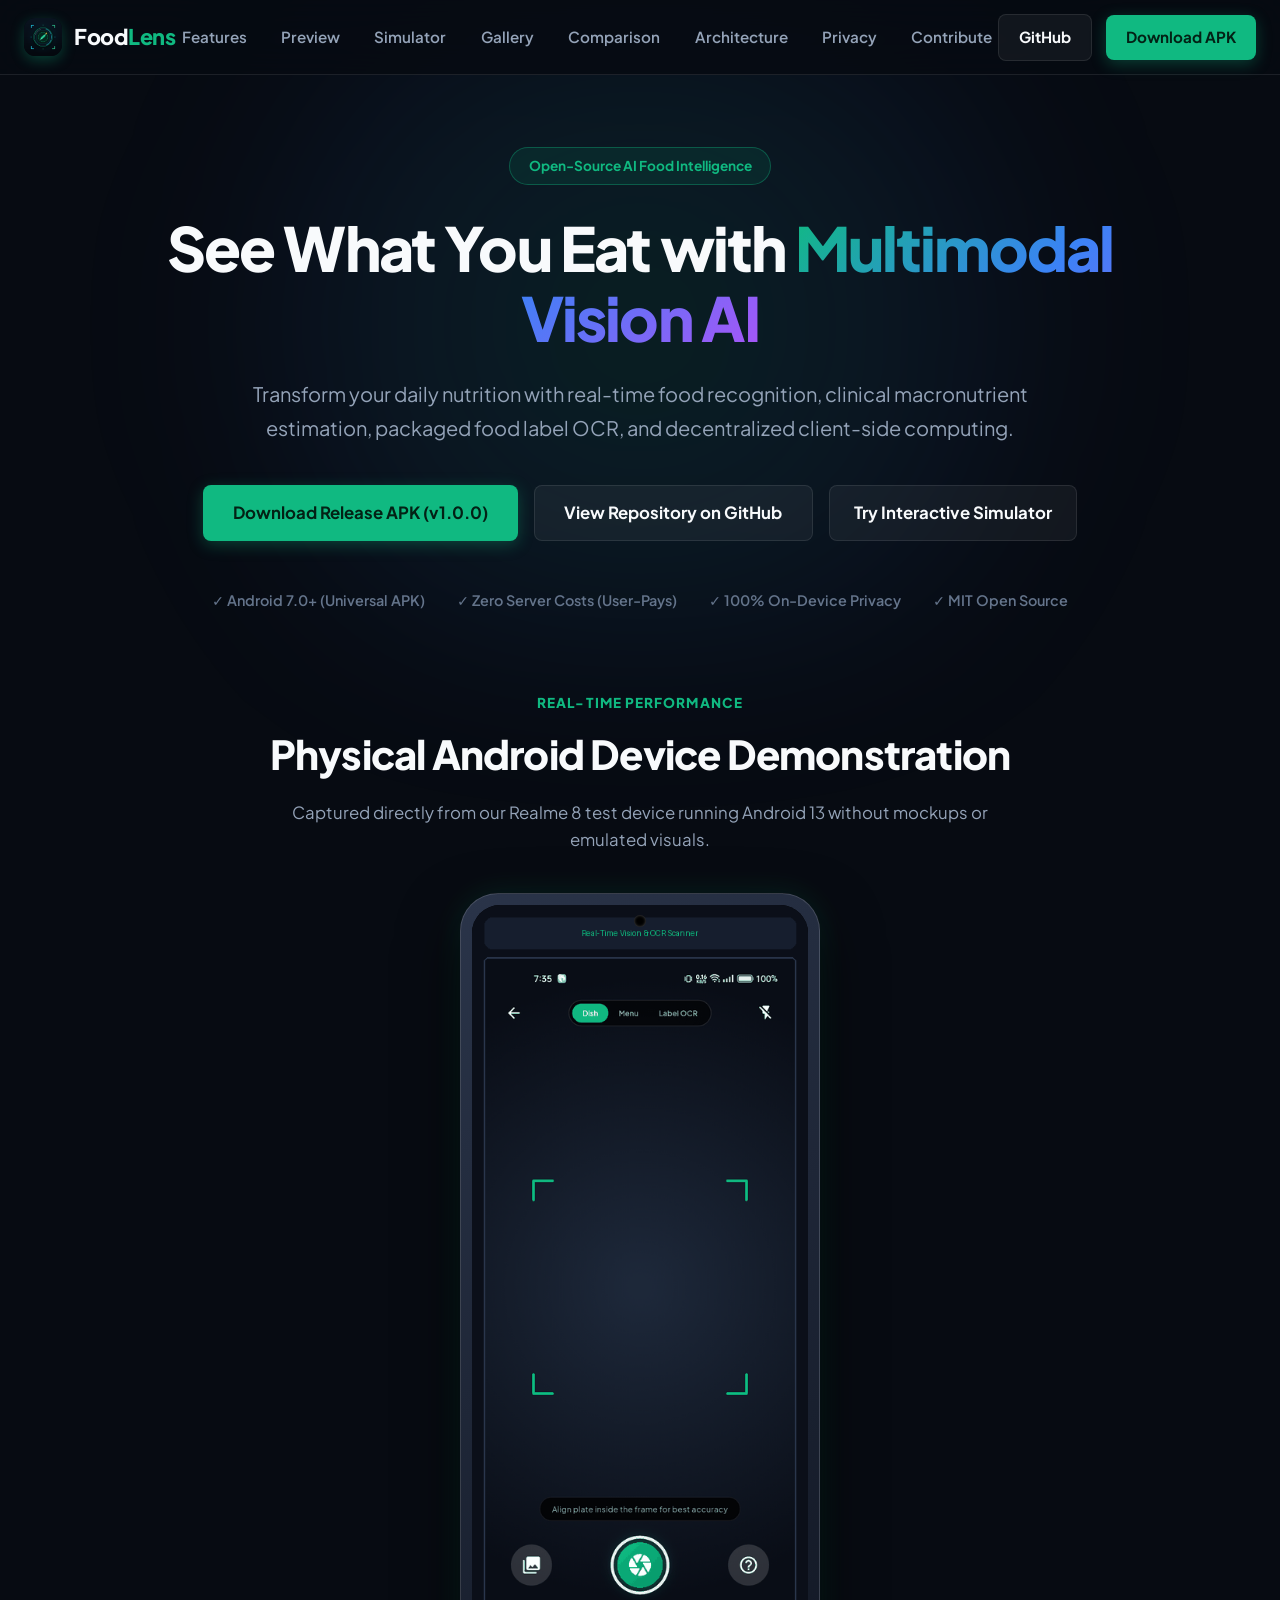
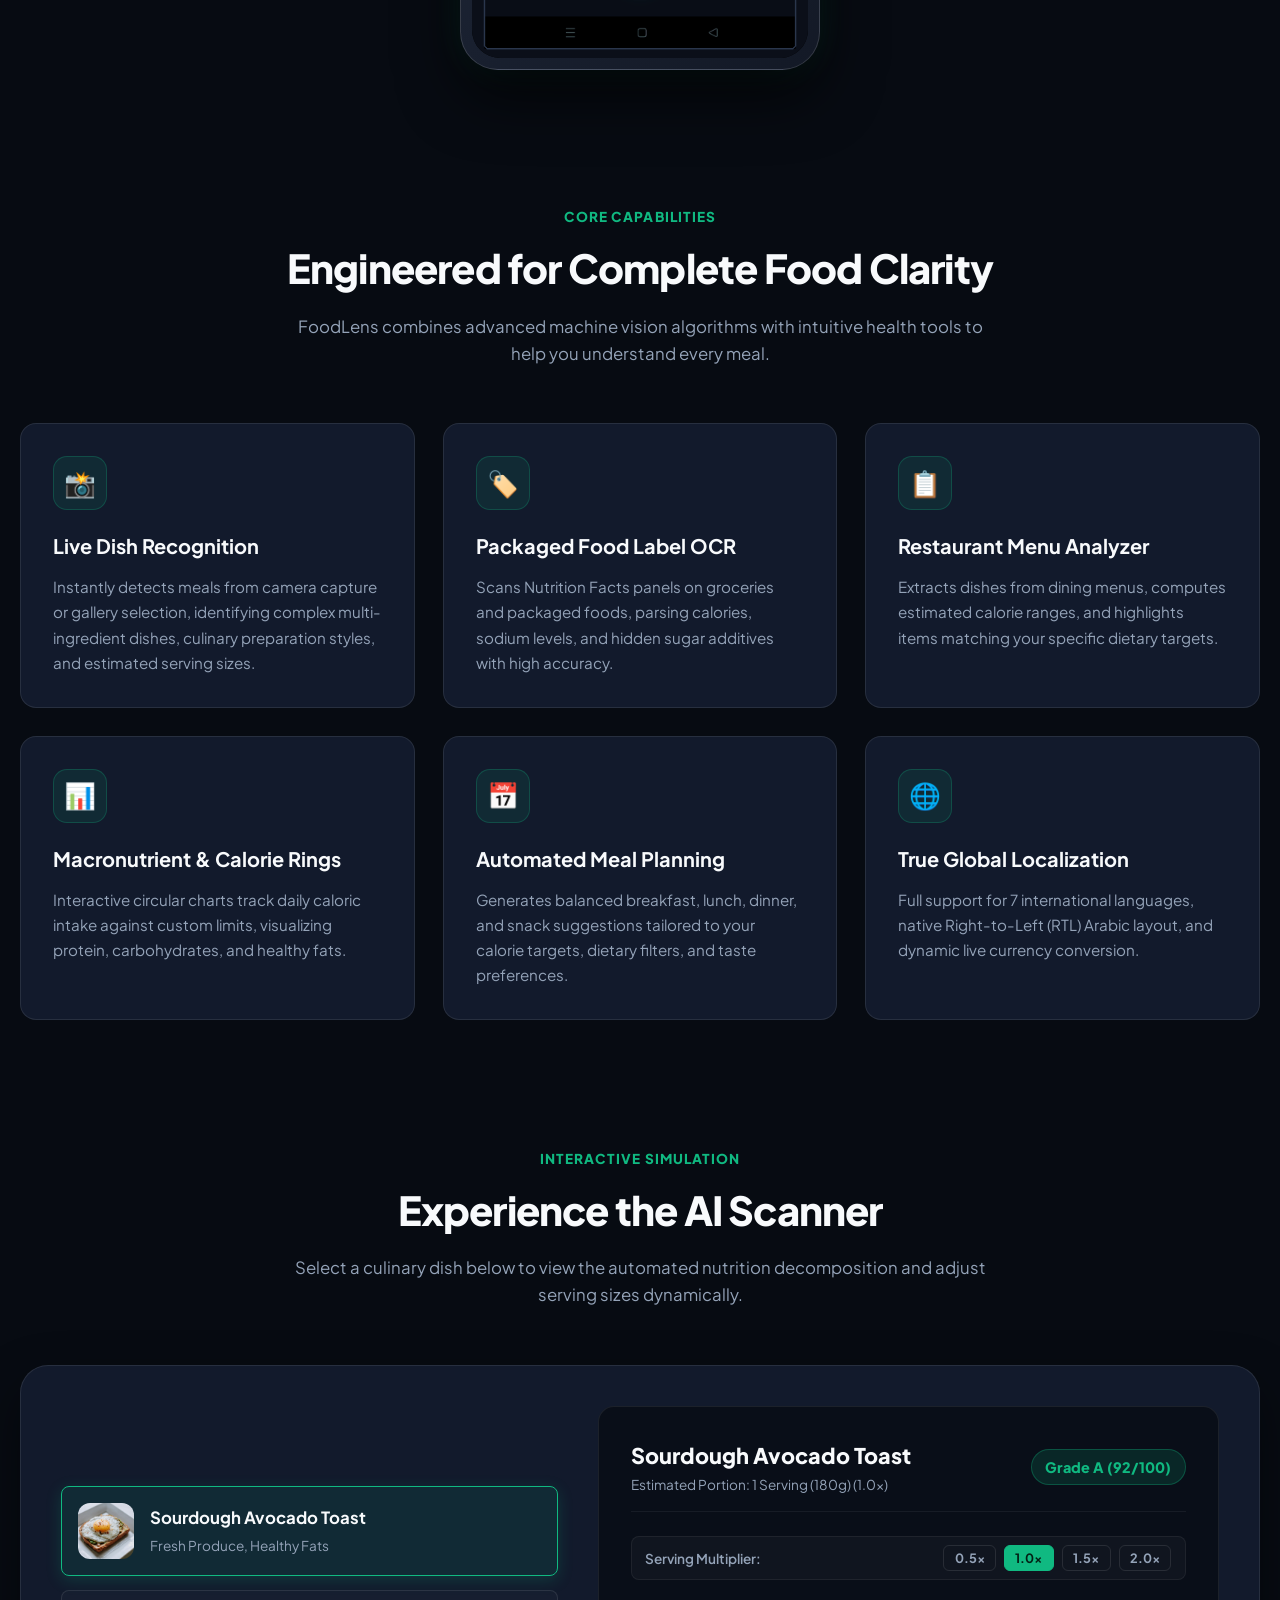
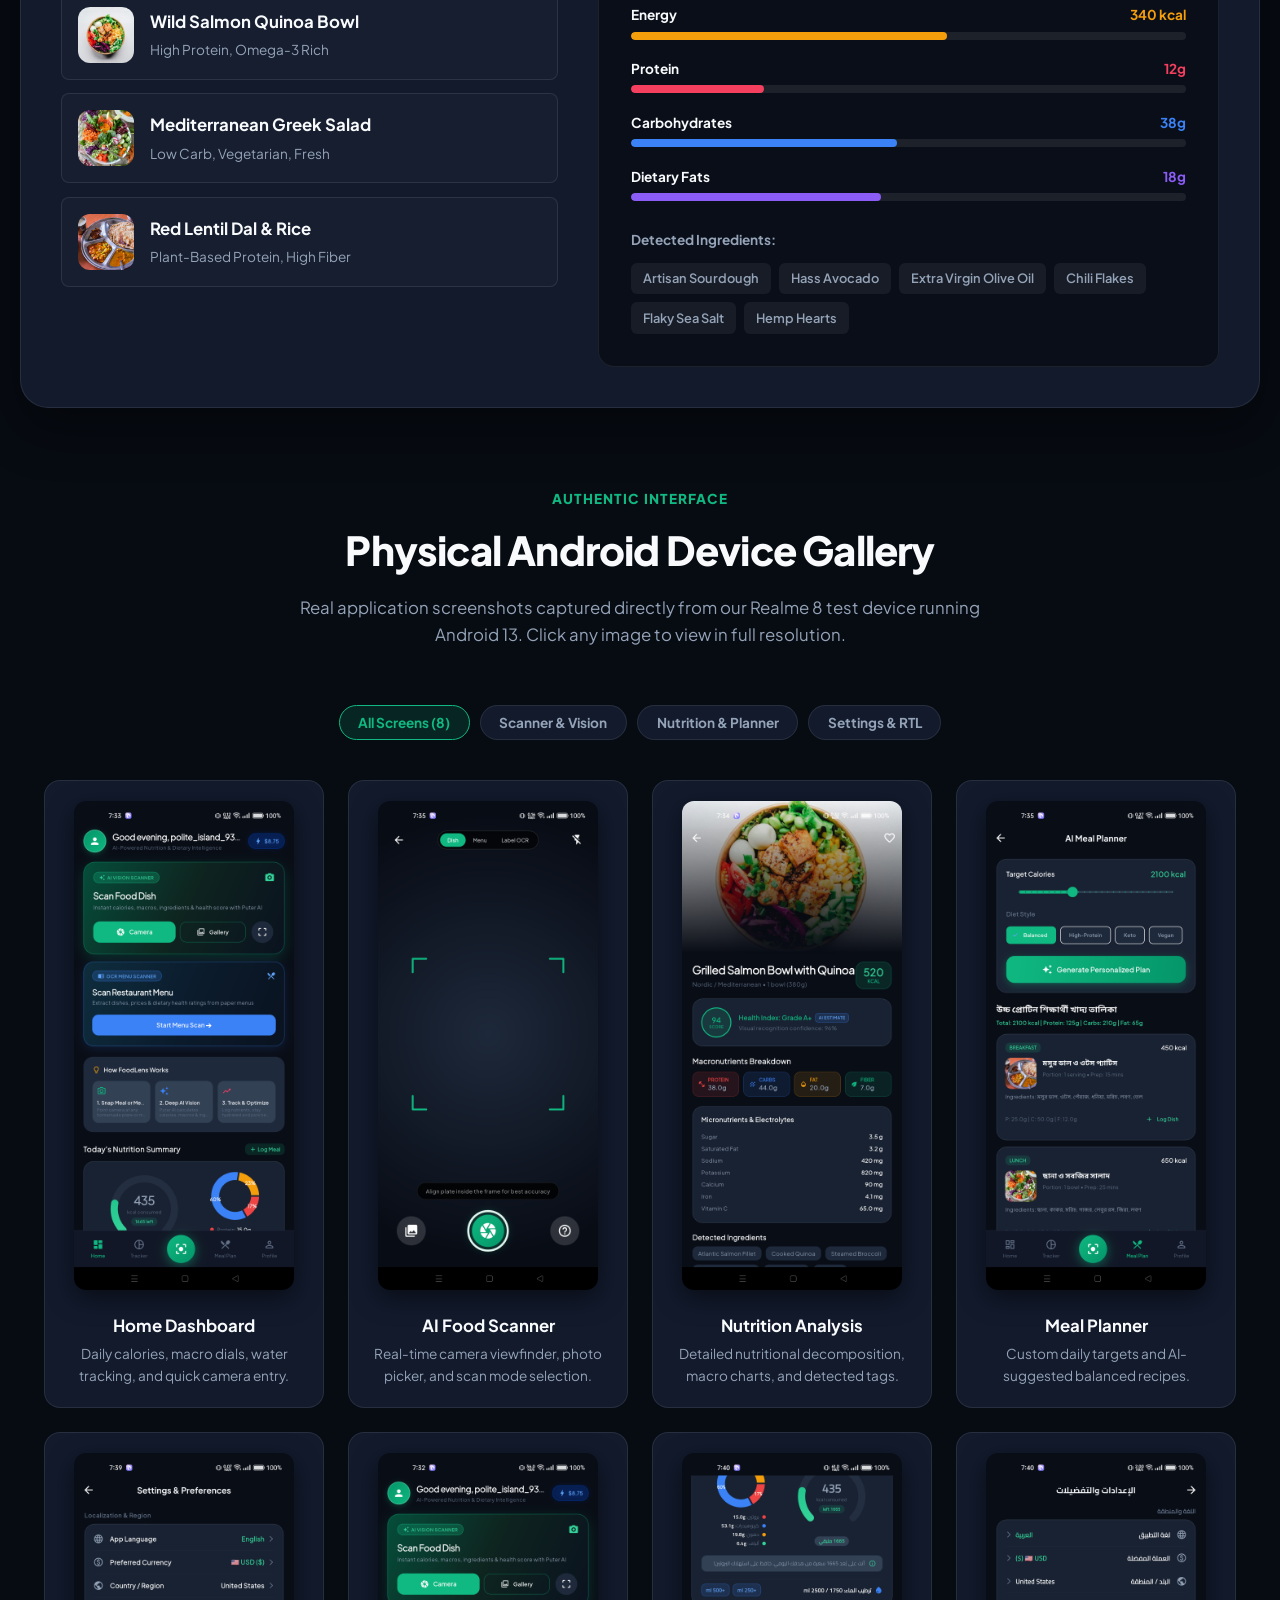
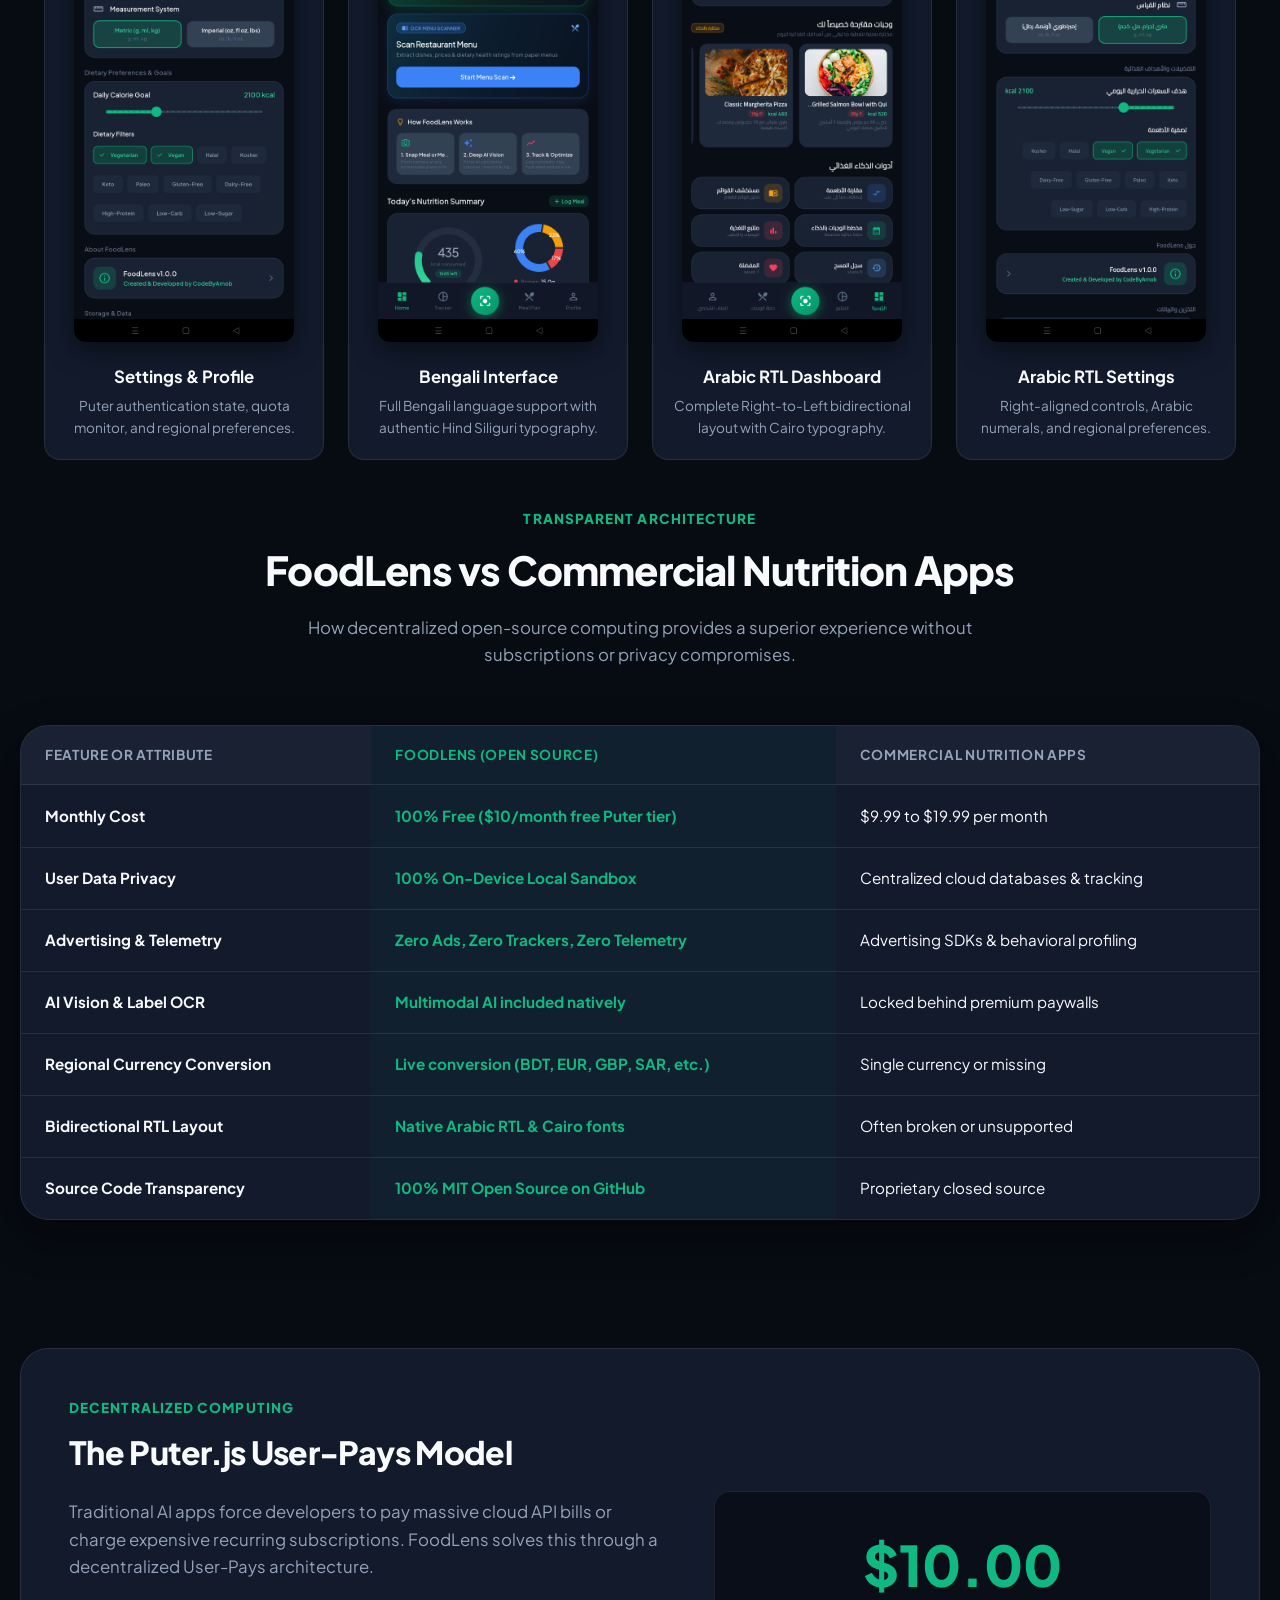
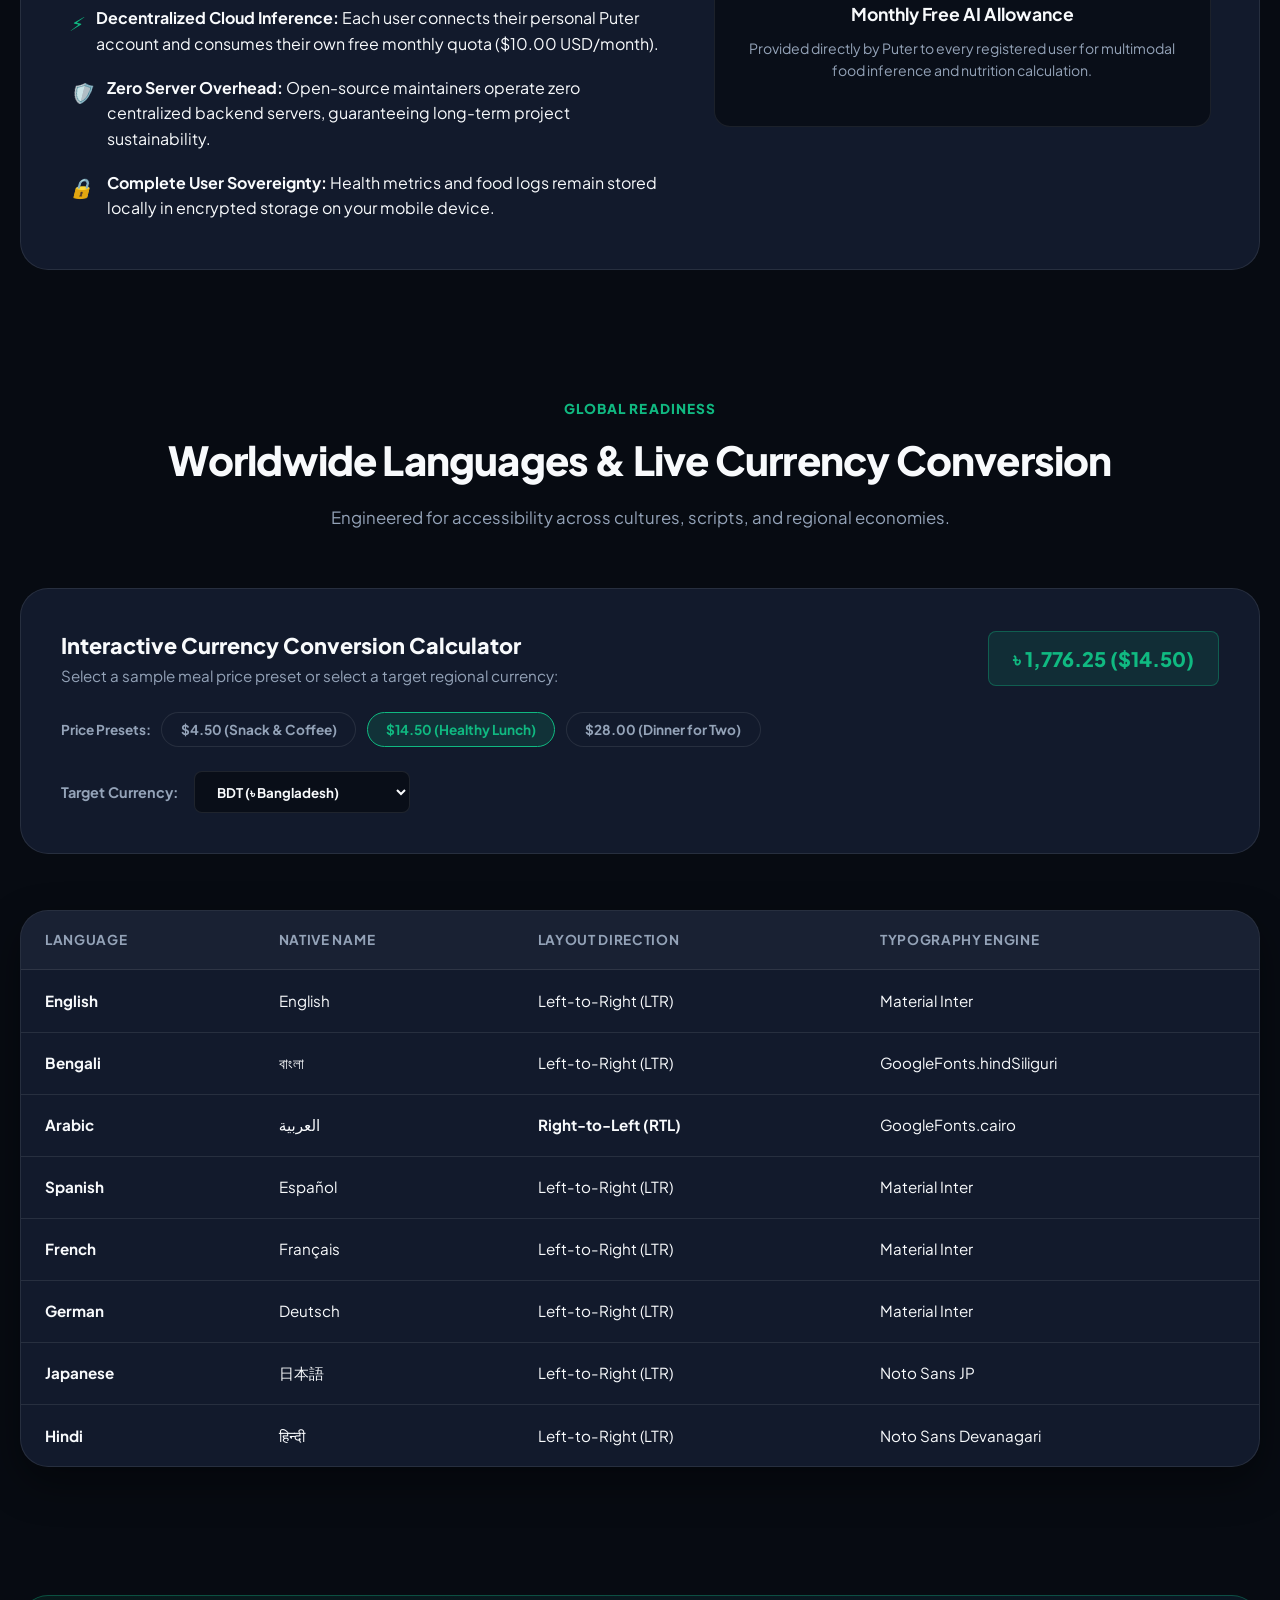
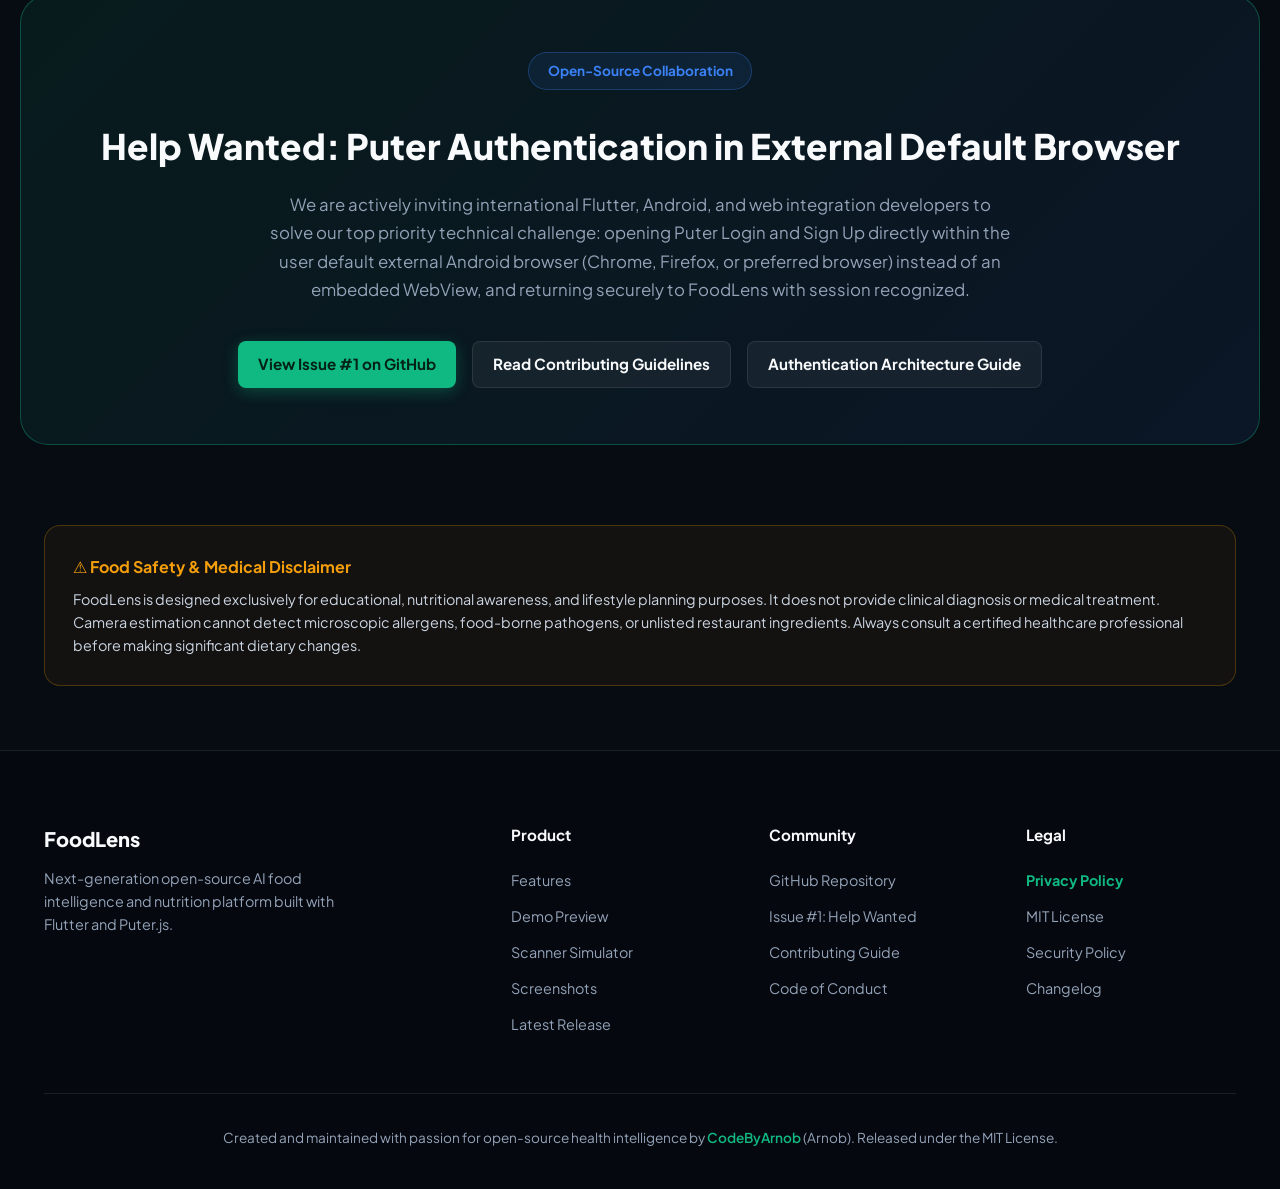
==== commit 996092f2: "feat: enhance website responsiveness, add privacy policy, and improve mobile and PC experience" ====
--- a/docs/index.html
+++ b/docs/index.html
@@ -4,9 +4,9 @@
   <meta charset="UTF-8">
   <meta name="viewport" content="width=device-width, initial-scale=1.0">
   <title>FoodLens - Open-Source AI Food Intelligence & Nutrition Platform</title>
-  <meta name="description" content="FoodLens is a next-generation open-source Flutter mobile application for AI-powered food recognition, clinical macronutrient tracking, allergen screening, and automated meal planning.">
+  <meta name="description" content="FoodLens is a next-generation open-source Flutter mobile application for AI food recognition, clinical macronutrient tracking, allergen screening, and automated meal planning.">
   <meta name="author" content="CodeByArnob">
-  <meta name="theme-color" content="#090d16">
+  <meta name="theme-color" content="#070b12">
 
   <!-- Open Graph -->
   <meta property="og:title" content="FoodLens - Open-Source AI Food Intelligence">
@@ -37,9 +37,11 @@
     <ul class="nav-links">
       <li><a href="#features">Features</a></li>
       <li><a href="#demo">Preview</a></li>
-      <li><a href="#screenshots">Screenshots</a></li>
+      <li><a href="#simulator">Simulator</a></li>
+      <li><a href="#screenshots">Gallery</a></li>
+      <li><a href="#comparison">Comparison</a></li>
       <li><a href="#architecture">Architecture</a></li>
-      <li><a href="#localization">Languages</a></li>
+      <li><a href="privacy.html">Privacy</a></li>
       <li><a href="#contribute">Contribute</a></li>
     </ul>
     <div class="nav-actions">
@@ -49,38 +51,62 @@
     </div>
   </header>
 
+  <!-- Mobile Drawer Menu -->
+  <div id="mobile-drawer" class="mobile-drawer">
+    <a href="#features">Core Features</a>
+    <a href="#demo">Live App Demo</a>
+    <a href="#simulator">Interactive Scanner</a>
+    <a href="#screenshots">Screenshot Gallery</a>
+    <a href="#comparison">FoodLens vs Others</a>
+    <a href="#architecture">User-Pays Architecture</a>
+    <a href="privacy.html">Privacy Policy</a>
+    <a href="#contribute">Contribute (Issue #1)</a>
+    <div style="display: flex; gap: 0.75rem; margin-top: 1rem;">
+      <a href="https://github.com/CodeByArnob/FoodLens/releases/download/v1.0.0/app-release.apk" class="btn btn-primary" style="flex: 1; text-align: center;">Download APK</a>
+      <a href="https://github.com/CodeByArnob/FoodLens" class="btn btn-secondary" target="_blank" rel="noopener" style="flex: 1; text-align: center;">GitHub</a>
+    </div>
+  </div>
+
   <!-- Hero Section -->
   <section class="hero">
     <div class="container">
       <div class="badge">Open-Source AI Food Intelligence</div>
       <h1>See What You Eat with <span class="gradient-text">Multimodal Vision AI</span></h1>
-      <p>Transform your nutrition with real-time food recognition, clinical macronutrient estimation, packaged label OCR, and decentralized client-side AI computing.</p>
+      <p>Transform your daily nutrition with real-time food recognition, clinical macronutrient estimation, packaged food label OCR, and decentralized client-side computing.</p>
       
       <div class="hero-actions">
-        <a href="https://github.com/CodeByArnob/FoodLens/releases/download/v1.0.0/app-release.apk" class="btn btn-primary" style="padding: 0.9rem 1.8rem; font-size: 1.05rem;">
+        <a href="https://github.com/CodeByArnob/FoodLens/releases/download/v1.0.0/app-release.apk" class="btn btn-primary" style="padding: 0.85rem 1.85rem; font-size: 1.05rem;">
           Download Release APK (v1.0.0)
         </a>
-        <a href="https://github.com/CodeByArnob/FoodLens" class="btn btn-secondary" target="_blank" rel="noopener" style="padding: 0.9rem 1.8rem; font-size: 1.05rem;">
-          View Source Code on GitHub
+        <a href="https://github.com/CodeByArnob/FoodLens" class="btn btn-secondary" target="_blank" rel="noopener" style="padding: 0.85rem 1.85rem; font-size: 1.05rem;">
+          View Repository on GitHub
         </a>
+        <a href="#simulator" class="btn btn-secondary" style="padding: 0.85rem 1.5rem; font-size: 1.05rem;">
+          Try Interactive Simulator
+        </a>
       </div>
 
       <div class="hero-meta">
-        <span>✓ Android 7.0+ (API 24+)</span>
+        <span>✓ Android 7.0+ (Universal APK)</span>
         <span>✓ Zero Server Costs (User-Pays)</span>
-        <span>✓ 100% MIT Open Source</span>
-        <span>✓ Privacy First Local Storage</span>
-      </div>
-    </div>
-  </section>
-
-  <!-- Interactive Demo GIF Showcase -->
-  <section id="demo" class="container">
-    <div class="demo-showcase">
-      <h3>Live Application Demonstration</h3>
-      <p>Recorded directly from the running FoodLens build on a physical Realme 8 (Android 13) mobile device.</p>
-      <div class="demo-gif-wrapper">
-        <img src="assets/demo/foodlens_demo.gif" alt="FoodLens Interactive Product Demonstration">
+        <span>✓ 100% On-Device Privacy</span>
+        <span>✓ MIT Open Source</span>
+      </div>
+    </div>
+  </section>
+
+  <!-- Interactive Demo Showcase with Android Device Frame -->
+  <section id="demo" class="container device-showcase-wrapper">
+    <div class="section-tag">Real-Time Performance</div>
+    <h2 class="section-title">Physical Android Device Demonstration</h2>
+    <p class="section-subtitle">Captured directly from our Realme 8 test device running Android 13 without mockups or emulated visuals.</p>
+    
+    <div style="margin-top: 2.5rem;">
+      <div class="phone-mockup">
+        <div class="phone-screen">
+          <div class="phone-notch"></div>
+          <img src="assets/demo/foodlens_demo.gif" alt="FoodLens Interactive Product Demonstration">
+        </div>
       </div>
     </div>
   </section>
@@ -97,7 +123,7 @@
       <div class="feature-card">
         <div class="feature-icon-wrapper">📸</div>
         <h3>Live Dish Recognition</h3>
-        <p>Instantly detects meals from camera capture or gallery selection, identifying complex multi-ingredient dishes, preparation styles, and serving sizes.</p>
+        <p>Instantly detects meals from camera capture or gallery selection, identifying complex multi-ingredient dishes, culinary preparation styles, and estimated serving sizes.</p>
       </div>
 
       <div class="feature-card">
@@ -109,7 +135,7 @@
       <div class="feature-card">
         <div class="feature-icon-wrapper">📋</div>
         <h3>Restaurant Menu Analyzer</h3>
-        <p>Extracts menu items from dining menus, computes estimated calorie ranges, and highlights dishes matching your specific dietary targets.</p>
+        <p>Extracts dishes from dining menus, computes estimated calorie ranges, and highlights items matching your specific dietary targets.</p>
       </div>
 
       <div class="feature-card">
@@ -132,12 +158,12 @@
     </div>
   </section>
 
-  <!-- Interactive Dish Scanner Preview -->
-  <section class="interactive-section container">
+  <!-- Interactive Dish Scanner Preview Section -->
+  <section id="simulator" class="interactive-section container">
     <div class="section-header">
       <div class="section-tag">Interactive Simulation</div>
       <h2 class="section-title">Experience the AI Scanner</h2>
-      <p class="section-subtitle">Select a culinary dish below to view the automated nutrition decomposition generated by FoodLens.</p>
+      <p class="section-subtitle">Select a culinary dish below to view the automated nutrition decomposition and adjust serving sizes dynamically.</p>
     </div>
 
     <div class="scanner-sim">
@@ -179,9 +205,18 @@
         <div class="sim-header">
           <div>
             <div id="sim-dish-title" class="sim-title">Sourdough Avocado Toast</div>
-            <div style="color: var(--text-muted); font-size: 0.85rem;">Estimated Portion: 1 Serving (180g)</div>
+            <div id="sim-portion-label" style="color: var(--text-muted); font-size: 0.85rem;">Estimated Portion: 1 Serving (180g) (1.0x)</div>
           </div>
           <div id="sim-health-score" class="health-badge">Grade A (92/100)</div>
+        </div>
+
+        <!-- Serving Size Adjuster -->
+        <div class="serving-controls">
+          <span>Serving Multiplier:</span>
+          <button class="serving-btn" data-mult="0.5">0.5x</button>
+          <button class="serving-btn active" data-mult="1.0">1.0x</button>
+          <button class="serving-btn" data-mult="1.5">1.5x</button>
+          <button class="serving-btn" data-mult="2.0">2.0x</button>
         </div>
 
         <div class="macro-bars">
@@ -190,7 +225,7 @@
               <span>Energy</span>
               <span id="val-cal" style="color: var(--accent-amber);">340 kcal</span>
             </div>
-            <div class="progress-track"><div id="fill-cal" class="progress-fill fill-cal" style="width: 68%;"></div></div>
+            <div class="progress-track"><div id="fill-cal" class="progress-fill fill-cal" style="width: 57%;"></div></div>
           </div>
 
           <div class="macro-bar-item">
@@ -206,7 +241,7 @@
               <span>Carbohydrates</span>
               <span id="val-carb" style="color: var(--accent-blue);">38g</span>
             </div>
-            <div class="progress-track"><div id="fill-carb" class="progress-fill fill-carb" style="width: 42%;"></div></div>
+            <div class="progress-track"><div id="fill-carb" class="progress-fill fill-carb" style="width: 48%;"></div></div>
           </div>
 
           <div class="macro-bar-item">
@@ -214,7 +249,7 @@
               <span>Dietary Fats</span>
               <span id="val-fat" style="color: var(--accent-purple);">18g</span>
             </div>
-            <div class="progress-track"><div id="fill-fat" class="progress-fill fill-fat" style="width: 36%;"></div></div>
+            <div class="progress-track"><div id="fill-fat" class="progress-fill fill-fat" style="width: 45%;"></div></div>
           </div>
         </div>
 
@@ -231,49 +266,138 @@
     </div>
   </section>
 
-  <!-- Screenshots Gallery Section -->
+  <!-- Screenshots Gallery Section with Lightbox & Category Filters -->
   <section id="screenshots" class="gallery-section container">
     <div class="section-header">
       <div class="section-tag">Authentic Interface</div>
       <h2 class="section-title">Physical Android Device Gallery</h2>
-      <p class="section-subtitle">Real application screenshots captured directly from our Realme 8 test device running Android 13.</p>
+      <p class="section-subtitle">Real application screenshots captured directly from our Realme 8 test device running Android 13. Click any image to view in full resolution.</p>
+    </div>
+
+    <!-- Category Filter Pills -->
+    <div class="gallery-filters">
+      <button class="filter-btn active" data-filter="all">All Screens (8)</button>
+      <button class="filter-btn" data-filter="scanner">Scanner & Vision</button>
+      <button class="filter-btn" data-filter="nutrition">Nutrition & Planner</button>
+      <button class="filter-btn" data-filter="international">Settings & RTL</button>
     </div>
 
     <div class="gallery-grid">
-      <div class="gallery-card">
-        <img src="assets/screenshots/01_home_dashboard.png" alt="Home Dashboard Screenshot">
+      <div class="gallery-card" data-category="nutrition">
+        <img src="assets/screenshots/01_home_dashboard.png" alt="Home Dashboard">
         <h4>Home Dashboard</h4>
         <p>Daily calories, macro dials, water tracking, and quick camera entry.</p>
       </div>
 
-      <div class="gallery-card">
-        <img src="assets/screenshots/02_food_scanner.png" alt="Food Scanner Screenshot">
+      <div class="gallery-card" data-category="scanner">
+        <img src="assets/screenshots/02_food_scanner.png" alt="Food Scanner">
         <h4>AI Food Scanner</h4>
         <p>Real-time camera viewfinder, photo picker, and scan mode selection.</p>
       </div>
 
-      <div class="gallery-card">
-        <img src="assets/screenshots/03_nutrition_analysis.png" alt="Nutrition Analysis Screenshot">
+      <div class="gallery-card" data-category="scanner">
+        <img src="assets/screenshots/03_nutrition_analysis.png" alt="Nutrition Analysis">
         <h4>Nutrition Analysis</h4>
         <p>Detailed nutritional decomposition, macro charts, and detected tags.</p>
       </div>
 
-      <div class="gallery-card">
-        <img src="assets/screenshots/04_meal_planner.png" alt="Meal Planner Screenshot">
+      <div class="gallery-card" data-category="nutrition">
+        <img src="assets/screenshots/04_meal_planner.png" alt="Meal Planner">
         <h4>Meal Planner</h4>
         <p>Custom daily targets and AI-suggested balanced recipes.</p>
       </div>
 
-      <div class="gallery-card">
-        <img src="assets/screenshots/05_settings.png" alt="Settings Screenshot">
+      <div class="gallery-card" data-category="international">
+        <img src="assets/screenshots/05_settings.png" alt="Settings & Profile">
         <h4>Settings & Profile</h4>
         <p>Puter authentication state, quota monitor, and regional preferences.</p>
       </div>
 
-      <div class="gallery-card">
-        <img src="assets/screenshots/07_arabic_rtl_dashboard.png" alt="Arabic RTL Dashboard Screenshot">
-        <h4>Arabic RTL Interface</h4>
+      <div class="gallery-card" data-category="international">
+        <img src="assets/screenshots/06_bengali_settings.png" alt="Bengali Settings Interface">
+        <h4>Bengali Interface</h4>
+        <p>Full Bengali language support with authentic Hind Siliguri typography.</p>
+      </div>
+
+      <div class="gallery-card" data-category="international">
+        <img src="assets/screenshots/07_arabic_rtl_dashboard.png" alt="Arabic RTL Dashboard">
+        <h4>Arabic RTL Dashboard</h4>
         <p>Complete Right-to-Left bidirectional layout with Cairo typography.</p>
+      </div>
+
+      <div class="gallery-card" data-category="international">
+        <img src="assets/screenshots/07_arabic_rtl_settings.png" alt="Arabic RTL Settings">
+        <h4>Arabic RTL Settings</h4>
+        <p>Right-aligned controls, Arabic numerals, and regional preferences.</p>
+      </div>
+    </div>
+  </section>
+
+  <!-- Lightbox Modal -->
+  <div id="lightbox-modal" class="lightbox-modal">
+    <div class="lightbox-content">
+      <button id="lightbox-close" class="lightbox-close" aria-label="Close image modal">✕</button>
+      <img id="lightbox-img" src="" alt="Screenshot Full View">
+      <h4 id="lightbox-title" style="font-size: 1.15rem; font-weight: 700; color: var(--text-main);"></h4>
+    </div>
+  </div>
+
+  <!-- Side-by-Side Comparison Matrix -->
+  <section id="comparison" class="comparison-section container">
+    <div class="section-header">
+      <div class="section-tag">Transparent Architecture</div>
+      <h2 class="section-title">FoodLens vs Commercial Nutrition Apps</h2>
+      <p class="section-subtitle">How decentralized open-source computing provides a superior experience without subscriptions or privacy compromises.</p>
+    </div>
+
+    <div class="comparison-table-wrapper">
+      <div class="table-responsive">
+        <table>
+          <thead>
+            <tr>
+              <th>Feature or Attribute</th>
+              <th class="highlight-col">FoodLens (Open Source)</th>
+              <th>Commercial Nutrition Apps</th>
+            </tr>
+          </thead>
+          <tbody>
+            <tr>
+              <td><strong>Monthly Cost</strong></td>
+              <td class="highlight-col">100% Free ($10/month free Puter tier)</td>
+              <td>$9.99 to $19.99 per month</td>
+            </tr>
+            <tr>
+              <td><strong>User Data Privacy</strong></td>
+              <td class="highlight-col">100% On-Device Local Sandbox</td>
+              <td>Centralized cloud databases & tracking</td>
+            </tr>
+            <tr>
+              <td><strong>Advertising & Telemetry</strong></td>
+              <td class="highlight-col">Zero Ads, Zero Trackers, Zero Telemetry</td>
+              <td>Advertising SDKs & behavioral profiling</td>
+            </tr>
+            <tr>
+              <td><strong>AI Vision & Label OCR</strong></td>
+              <td class="highlight-col">Multimodal AI included natively</td>
+              <td>Locked behind premium paywalls</td>
+            </tr>
+            <tr>
+              <td><strong>Regional Currency Conversion</strong></td>
+              <td class="highlight-col">Live conversion (BDT, EUR, GBP, SAR, etc.)</td>
+              <td>Single currency or missing</td>
+            </tr>
+            <tr>
+              <td><strong>Bidirectional RTL Layout</strong></td>
+              <td class="highlight-col">Native Arabic RTL & Cairo fonts</td>
+              <td>Often broken or unsupported</td>
+            </tr>
+            <tr>
+              <td><strong>Source Code Transparency</strong></td>
+              <td class="highlight-col">100% MIT Open Source on GitHub</td>
+              <td>Proprietary closed source</td>
+            </tr>
+          </tbody>
+        </table>
       </div>
     </div>
   </section>
@@ -324,77 +448,28 @@
       <p class="section-subtitle">Engineered for accessibility across cultures, scripts, and regional economies.</p>
     </div>
 
-    <div class="currency-table-wrapper" style="margin-bottom: 3rem;">
-      <table>
-        <thead>
-          <tr>
-            <th>Language</th>
-            <th>Native Name</th>
-            <th>Layout Direction</th>
-            <th>Typography Engine</th>
-          </tr>
-        </thead>
-        <tbody>
-          <tr>
-            <td><strong>English</strong></td>
-            <td>English</td>
-            <td>Left-to-Right (LTR)</td>
-            <td>Material Inter</td>
-          </tr>
-          <tr>
-            <td><strong>Bengali</strong></td>
-            <td>বাংলা</td>
-            <td>Left-to-Right (LTR)</td>
-            <td>GoogleFonts.hindSiliguri</td>
-          </tr>
-          <tr>
-            <td><strong>Arabic</strong></td>
-            <td>العربية</td>
-            <td><strong>Right-to-Left (RTL)</strong></td>
-            <td>GoogleFonts.cairo</td>
-          </tr>
-          <tr>
-            <td><strong>Spanish</strong></td>
-            <td>Español</td>
-            <td>Left-to-Right (LTR)</td>
-            <td>Material Inter</td>
-          </tr>
-          <tr>
-            <td><strong>French</strong></td>
-            <td>Français</td>
-            <td>Left-to-Right (LTR)</td>
-            <td>Material Inter</td>
-          </tr>
-          <tr>
-            <td><strong>German</strong></td>
-            <td>Deutsch</td>
-            <td>Left-to-Right (LTR)</td>
-            <td>Material Inter</td>
-          </tr>
-          <tr>
-            <td><strong>Japanese</strong></td>
-            <td>日本語</td>
-            <td>Left-to-Right (LTR)</td>
-            <td>Noto Sans JP</td>
-          </tr>
-          <tr>
-            <td><strong>Hindi</strong></td>
-            <td>हिन्दी</td>
-            <td>Left-to-Right (LTR)</td>
-            <td>Noto Sans Devanagari</td>
-          </tr>
-        </tbody>
-      </table>
-    </div>
-
-    <!-- Live Currency Switcher Demo -->
-    <div style="background: var(--bg-card); border: 1px solid var(--border-color); border-radius: var(--radius-md); padding: 2rem; display: flex; align-items: center; justify-content: space-between; flex-wrap: wrap; gap: 1.5rem;">
-      <div>
-        <h4 style="font-size: 1.15rem; font-weight: 700; margin-bottom: 0.25rem;">Live Currency Conversion Preview</h4>
-        <p style="color: var(--text-muted); font-size: 0.9rem;">Select a regional currency to preview real-time conversion for an example dish priced at $14.50 USD:</p>
-      </div>
-      <div style="display: flex; align-items: center; gap: 1rem;">
-        <select id="currency-select" style="background: #0d131f; color: var(--text-main); border: 1px solid var(--border-color); padding: 0.6rem 1rem; border-radius: 8px; font-weight: 700; font-family: inherit;">
+    <!-- Live Currency Calculator Card -->
+    <div style="background: var(--bg-card); border: 1px solid var(--border-color); border-radius: var(--radius-lg); padding: 2.5rem; margin-bottom: 3.5rem;">
+      <div style="display: flex; justify-content: space-between; align-items: center; margin-bottom: 1.5rem; flex-wrap: wrap; gap: 1rem;">
+        <div>
+          <h4 style="font-size: 1.35rem; font-weight: 800;">Interactive Currency Conversion Calculator</h4>
+          <p style="color: var(--text-muted); font-size: 0.95rem;">Select a sample meal price preset or select a target regional currency:</p>
+        </div>
+        <div id="converted-price-display" style="background: rgba(16, 185, 129, 0.12); border: 1px solid rgba(16, 185, 129, 0.35); color: var(--primary); font-weight: 800; font-size: 1.25rem; padding: 0.65rem 1.5rem; border-radius: var(--radius-sm);">
+          ৳ 1,776.25 ($14.50)
+        </div>
+      </div>
+
+      <div style="display: flex; gap: 0.65rem; margin-bottom: 1.5rem; flex-wrap: wrap; align-items: center;">
+        <span style="font-size: 0.85rem; color: var(--text-muted); font-weight: 700;">Price Presets:</span>
+        <button class="filter-btn price-preset-btn" data-price="4.50">$4.50 (Snack & Coffee)</button>
+        <button class="filter-btn price-preset-btn active" data-price="14.50">$14.50 (Healthy Lunch)</button>
+        <button class="filter-btn price-preset-btn" data-price="28.00">$28.00 (Dinner for Two)</button>
+      </div>
+
+      <div style="display: flex; align-items: center; gap: 1rem; flex-wrap: wrap;">
+        <label for="currency-select" style="font-size: 0.9rem; font-weight: 700; color: var(--text-muted);">Target Currency:</label>
+        <select id="currency-select" style="background: #090e18; color: var(--text-main); border: 1px solid var(--border-color); padding: 0.65rem 1.15rem; border-radius: 8px; font-weight: 700; font-family: inherit;">
           <option value="BDT">BDT (৳ Bangladesh)</option>
           <option value="USD">USD ($ United States)</option>
           <option value="EUR">EUR (€ European Union)</option>
@@ -404,9 +479,72 @@
           <option value="AED">AED (د.إ UAE)</option>
           <option value="JPY">JPY (¥ Japan)</option>
         </select>
-        <div id="converted-price-display" style="background: rgba(16, 185, 129, 0.1); border: 1px solid rgba(16, 185, 129, 0.3); color: var(--primary); font-weight: 800; font-size: 1.1rem; padding: 0.55rem 1.25rem; border-radius: 8px;">
-          ৳ 1,776.25 ($14.50)
-        </div>
+      </div>
+    </div>
+
+    <!-- Supported Languages Table -->
+    <div class="comparison-table-wrapper">
+      <div class="table-responsive">
+        <table>
+          <thead>
+            <tr>
+              <th>Language</th>
+              <th>Native Name</th>
+              <th>Layout Direction</th>
+              <th>Typography Engine</th>
+            </tr>
+          </thead>
+          <tbody>
+            <tr>
+              <td><strong>English</strong></td>
+              <td>English</td>
+              <td>Left-to-Right (LTR)</td>
+              <td>Material Inter</td>
+            </tr>
+            <tr>
+              <td><strong>Bengali</strong></td>
+              <td>বাংলা</td>
+              <td>Left-to-Right (LTR)</td>
+              <td>GoogleFonts.hindSiliguri</td>
+            </tr>
+            <tr>
+              <td><strong>Arabic</strong></td>
+              <td>العربية</td>
+              <td><strong>Right-to-Left (RTL)</strong></td>
+              <td>GoogleFonts.cairo</td>
+            </tr>
+            <tr>
+              <td><strong>Spanish</strong></td>
+              <td>Español</td>
+              <td>Left-to-Right (LTR)</td>
+              <td>Material Inter</td>
+            </tr>
+            <tr>
+              <td><strong>French</strong></td>
+              <td>Français</td>
+              <td>Left-to-Right (LTR)</td>
+              <td>Material Inter</td>
+            </tr>
+            <tr>
+              <td><strong>German</strong></td>
+              <td>Deutsch</td>
+              <td>Left-to-Right (LTR)</td>
+              <td>Material Inter</td>
+            </tr>
+            <tr>
+              <td><strong>Japanese</strong></td>
+              <td>日本語</td>
+              <td>Left-to-Right (LTR)</td>
+              <td>Noto Sans JP</td>
+            </tr>
+            <tr>
+              <td><strong>Hindi</strong></td>
+              <td>हिन्दी</td>
+              <td>Left-to-Right (LTR)</td>
+              <td>Noto Sans Devanagari</td>
+            </tr>
+          </tbody>
+        </table>
       </div>
     </div>
   </section>
@@ -435,12 +573,27 @@
   </section>
 
   <!-- Food Safety Disclaimer -->
-  <section class="container" style="padding-bottom: 5rem;">
+  <section class="container" style="padding-bottom: 4rem;">
     <div style="background: rgba(245, 158, 11, 0.05); border: 1px solid rgba(245, 158, 11, 0.25); border-radius: var(--radius-md); padding: 1.75rem; font-size: 0.9rem; color: #cbd5e1; line-height: 1.6;">
       <strong style="color: var(--accent-amber); display: block; margin-bottom: 0.5rem; font-size: 1rem;">⚠️ Food Safety & Medical Disclaimer</strong>
       FoodLens is designed exclusively for educational, nutritional awareness, and lifestyle planning purposes. It does not provide clinical diagnosis or medical treatment. Camera estimation cannot detect microscopic allergens, food-borne pathogens, or unlisted restaurant ingredients. Always consult a certified healthcare professional before making significant dietary changes.
     </div>
   </section>
+
+  <!-- Floating Sticky Bottom Bar for Mobile -->
+  <div class="mobile-bottom-bar">
+    <div style="display: flex; align-items: center; gap: 0.5rem;">
+      <img src="assets/branding/foodlens_icon.png" alt="FoodLens" style="width: 28px; height: 28px; border-radius: 6px;">
+      <span style="font-weight: 800; font-size: 0.95rem;">FoodLens <span style="color: var(--primary);">v1.0.0</span></span>
+    </div>
+    <div style="display: flex; gap: 0.5rem;">
+      <a href="https://github.com/CodeByArnob/FoodLens/releases/download/v1.0.0/app-release.apk" class="btn btn-primary" style="padding: 0.45rem 0.85rem; font-size: 0.85rem;">Download APK</a>
+      <a href="https://github.com/CodeByArnob/FoodLens" class="btn btn-secondary" target="_blank" rel="noopener" style="padding: 0.45rem 0.65rem; font-size: 0.85rem;">GitHub</a>
+    </div>
+  </div>
+
+  <!-- Floating Back to Top Button -->
+  <button id="back-to-top" class="back-to-top" aria-label="Scroll back to top">↑</button>
 
   <!-- Footer -->
   <footer>
@@ -456,6 +609,7 @@
           <ul>
             <li><a href="#features">Features</a></li>
             <li><a href="#demo">Demo Preview</a></li>
+            <li><a href="#simulator">Scanner Simulator</a></li>
             <li><a href="#screenshots">Screenshots</a></li>
             <li><a href="https://github.com/CodeByArnob/FoodLens/releases/latest" target="_blank" rel="noopener">Latest Release</a></li>
           </ul>
@@ -474,6 +628,7 @@
         <div class="footer-col">
           <h5>Legal</h5>
           <ul>
+            <li><a href="privacy.html" style="color: var(--primary); font-weight: 700;">Privacy Policy</a></li>
             <li><a href="https://github.com/CodeByArnob/FoodLens/blob/main/LICENSE" target="_blank" rel="noopener">MIT License</a></li>
             <li><a href="https://github.com/CodeByArnob/FoodLens/blob/main/SECURITY.md" target="_blank" rel="noopener">Security Policy</a></li>
             <li><a href="https://github.com/CodeByArnob/FoodLens/blob/main/CHANGELOG.md" target="_blank" rel="noopener">Changelog</a></li>
--- a/docs/styles.css
+++ b/docs/styles.css
@@ -1,21 +1,25 @@
 :root {
-  --bg-dark: #090d16;
-  --bg-card: #111827;
-  --bg-card-hover: #172237;
-  --border-color: rgba(255, 255, 255, 0.08);
-  --border-hover: rgba(16, 185, 129, 0.4);
+  --bg-dark: #070b12;
+  --bg-surface: #0e1422;
+  --bg-card: #121a2c;
+  --bg-card-hover: #19243c;
+  --border-color: rgba(255, 255, 255, 0.09);
+  --border-hover: rgba(16, 185, 129, 0.45);
   --text-main: #f8fafc;
   --text-muted: #94a3b8;
+  --text-subtle: #64748b;
   --primary: #10b981;
-  --primary-glow: rgba(16, 185, 129, 0.25);
+  --primary-glow: rgba(16, 185, 129, 0.3);
+  --primary-dark: #059669;
   --accent-blue: #3b82f6;
   --accent-purple: #8b5cf6;
   --accent-amber: #f59e0b;
   --accent-rose: #f43f5e;
   --radius-sm: 8px;
-  --radius-md: 14px;
-  --radius-lg: 24px;
+  --radius-md: 16px;
+  --radius-lg: 28px;
   --font-main: 'Plus Jakarta Sans', system-ui, -apple-system, sans-serif;
+  --container-max: 1240px;
 }
 
 * {
@@ -29,16 +33,22 @@
   font-family: var(--font-main);
   background-color: var(--bg-dark);
   color: var(--text-main);
+  -webkit-text-size-adjust: 100%;
 }
 
 body {
   overflow-x: hidden;
   line-height: 1.6;
+  position: relative;
 }
 
 a {
   color: inherit;
   text-decoration: none;
+}
+
+button {
+  font-family: inherit;
 }
 
 /* Background Ambient Glow */
@@ -47,23 +57,34 @@
   top: 0;
   left: 50%;
   transform: translateX(-50%);
-  width: 1000px;
-  height: 600px;
-  background: radial-gradient(circle, rgba(16, 185, 129, 0.12) 0%, rgba(59, 130, 246, 0.06) 50%, transparent 70%);
-  filter: blur(80px);
+  width: 1100px;
+  height: 650px;
+  background: radial-gradient(circle, rgba(16, 185, 129, 0.14) 0%, rgba(59, 130, 246, 0.08) 45%, transparent 70%);
+  filter: blur(90px);
   pointer-events: none;
   z-index: 0;
 }
 
-/* Header & Nav */
+/* Container */
+.container {
+  width: 100%;
+  max-width: var(--container-max);
+  margin: 0 auto;
+  padding: 0 1.5rem;
+  position: relative;
+  z-index: 1;
+}
+
+/* Navigation Bar */
 .navbar {
   position: sticky;
   top: 0;
-  z-index: 100;
-  backdrop-filter: blur(16px);
-  background: rgba(9, 13, 22, 0.85);
+  z-index: 200;
+  backdrop-filter: blur(20px);
+  -webkit-backdrop-filter: blur(20px);
+  background: rgba(7, 11, 18, 0.85);
   border-bottom: 1px solid var(--border-color);
-  padding: 1rem 2rem;
+  padding: 0.85rem 1.5rem;
   display: flex;
   align-items: center;
   justify-content: space-between;
@@ -79,10 +100,10 @@
 }
 
 .brand-icon {
-  width: 36px;
-  height: 36px;
-  border-radius: 10px;
-  box-shadow: 0 4px 12px var(--primary-glow);
+  width: 38px;
+  height: 38px;
+  border-radius: 11px;
+  box-shadow: 0 4px 14px var(--primary-glow);
 }
 
 .brand-name span {
@@ -92,7 +113,7 @@
 .nav-links {
   display: flex;
   align-items: center;
-  gap: 2rem;
+  gap: 1.75rem;
   list-style: none;
 }
 
@@ -101,21 +122,25 @@
   font-size: 0.95rem;
   font-weight: 600;
   transition: color 0.2s ease;
-}
-
-.nav-links a:hover {
+  padding: 0.4rem 0.2rem;
+}
+
+.nav-links a:hover,
+.nav-links a.active {
   color: var(--text-main);
 }
 
 .nav-actions {
   display: flex;
   align-items: center;
-  gap: 1rem;
-}
-
+  gap: 0.85rem;
+}
+
+/* Buttons */
 .btn {
   display: inline-flex;
   align-items: center;
+  justify-content: center;
   gap: 0.5rem;
   padding: 0.65rem 1.25rem;
   border-radius: var(--radius-sm);
@@ -124,29 +149,31 @@
   cursor: pointer;
   transition: all 0.2s ease;
   border: none;
+  white-space: nowrap;
 }
 
 .btn-primary {
   background: var(--primary);
-  color: #042417;
+  color: #032115;
   box-shadow: 0 4px 16px var(--primary-glow);
 }
 
 .btn-primary:hover {
   background: #0ea572;
-  transform: translateY(-1px);
-  box-shadow: 0 6px 20px rgba(16, 185, 129, 0.4);
+  transform: translateY(-2px);
+  box-shadow: 0 6px 22px rgba(16, 185, 129, 0.45);
 }
 
 .btn-secondary {
-  background: rgba(255, 255, 255, 0.06);
+  background: rgba(255, 255, 255, 0.05);
   border: 1px solid var(--border-color);
   color: var(--text-main);
 }
 
 .btn-secondary:hover {
   background: rgba(255, 255, 255, 0.1);
-  border-color: rgba(255, 255, 255, 0.2);
+  border-color: rgba(255, 255, 255, 0.25);
+  transform: translateY(-2px);
 }
 
 .mobile-menu-btn {
@@ -154,22 +181,46 @@
   background: none;
   border: none;
   color: var(--text-main);
-  font-size: 1.5rem;
+  font-size: 1.6rem;
   cursor: pointer;
-}
-
-/* Container */
-.container {
-  max-width: 1200px;
-  margin: 0 auto;
-  padding: 0 2rem;
-  position: relative;
-  z-index: 1;
+  padding: 0.3rem;
+  line-height: 1;
+}
+
+/* Mobile Drawer Overlay */
+.mobile-drawer {
+  display: none;
+  position: fixed;
+  top: 61px;
+  left: 0;
+  right: 0;
+  bottom: 0;
+  background: rgba(7, 11, 18, 0.97);
+  backdrop-filter: blur(24px);
+  -webkit-backdrop-filter: blur(24px);
+  z-index: 199;
+  flex-direction: column;
+  padding: 2rem 1.5rem;
+  gap: 1.5rem;
+  border-bottom: 1px solid var(--border-color);
+  animation: fadeIn 0.25s ease forwards;
+}
+
+.mobile-drawer.open {
+  display: flex;
+}
+
+.mobile-drawer a {
+  font-size: 1.2rem;
+  font-weight: 700;
+  color: var(--text-main);
+  padding: 0.65rem 0;
+  border-bottom: 1px solid rgba(255, 255, 255, 0.05);
 }
 
 /* Hero Section */
 .hero {
-  padding: 5rem 0 3rem;
+  padding: 4.5rem 0 3.5rem;
   text-align: center;
 }
 
@@ -178,98 +229,106 @@
   align-items: center;
   gap: 0.5rem;
   background: rgba(16, 185, 129, 0.1);
-  border: 1px solid rgba(16, 185, 129, 0.3);
+  border: 1px solid rgba(16, 185, 129, 0.35);
   color: var(--primary);
-  padding: 0.4rem 1rem;
+  padding: 0.45rem 1.15rem;
   border-radius: 9999px;
   font-size: 0.85rem;
   font-weight: 700;
-  margin-bottom: 1.5rem;
+  margin-bottom: 1.75rem;
 }
 
 .hero h1 {
-  font-size: 3.5rem;
+  font-size: clamp(2.2rem, 5.5vw, 3.8rem);
   line-height: 1.15;
   font-weight: 800;
   letter-spacing: -0.03em;
-  max-width: 900px;
+  max-width: 960px;
   margin: 0 auto 1.5rem;
 }
 
 .gradient-text {
-  background: linear-gradient(135deg, #10b981 0%, #3b82f6 50%, #8b5cf6 100%);
+  background: linear-gradient(135deg, #10b981 0%, #3b82f6 50%, #a855f7 100%);
   -webkit-background-clip: text;
   -webkit-text-fill-color: transparent;
 }
 
 .hero p {
-  font-size: 1.25rem;
-  color: var(--text-muted);
-  max-width: 760px;
+  font-size: clamp(1.05rem, 2.2vw, 1.25rem);
+  color: var(--text-muted);
+  max-width: 780px;
   margin: 0 auto 2.5rem;
+  line-height: 1.7;
 }
 
 .hero-actions {
   display: flex;
   justify-content: center;
-  gap: 1.25rem;
+  gap: 1rem;
   flex-wrap: wrap;
-  margin-bottom: 3.5rem;
+  margin-bottom: 3rem;
 }
 
 .hero-meta {
   display: flex;
   justify-content: center;
   gap: 2rem;
-  color: var(--text-muted);
-  font-size: 0.85rem;
+  color: var(--text-subtle);
+  font-size: 0.9rem;
   font-weight: 600;
+  flex-wrap: wrap;
 }
 
 .hero-meta span {
-  display: flex;
+  display: inline-flex;
   align-items: center;
   gap: 0.4rem;
 }
 
-/* Demo Showcase */
-.demo-showcase {
-  margin: 2rem auto 5rem;
+/* Device Mockup Frame */
+.device-showcase-wrapper {
+  margin: 1.5rem auto 5.5rem;
   text-align: center;
-  background: var(--bg-card);
-  border: 1px solid var(--border-color);
-  border-radius: var(--radius-lg);
-  padding: 2.5rem;
-  box-shadow: 0 20px 50px rgba(0, 0, 0, 0.4);
-}
-
-.demo-showcase h3 {
-  font-size: 1.5rem;
-  margin-bottom: 0.75rem;
-}
-
-.demo-showcase p {
-  color: var(--text-muted);
-  max-width: 600px;
-  margin: 0 auto 2rem;
-  font-size: 0.95rem;
-}
-
-.demo-gif-wrapper {
-  max-width: 380px;
-  margin: 0 auto;
-  border-radius: 20px;
+}
+
+.phone-mockup {
+  position: relative;
+  display: inline-block;
+  max-width: 360px;
+  width: 100%;
+  border-radius: 38px;
+  padding: 11px;
+  background: linear-gradient(145deg, #2a3449, #131926);
+  box-shadow: 0 25px 60px rgba(0, 0, 0, 0.7), 0 0 30px rgba(16, 185, 129, 0.15);
+  border: 1px solid rgba(255, 255, 255, 0.15);
+}
+
+.phone-screen {
+  position: relative;
+  border-radius: 28px;
   overflow: hidden;
-  box-shadow: 0 12px 40px rgba(0, 0, 0, 0.6);
-  border: 4px solid #1f293d;
-}
-
-.demo-gif-wrapper img {
+  background: #000;
+}
+
+.phone-notch {
+  position: absolute;
+  top: 10px;
+  left: 50%;
+  transform: translateX(-50%);
+  width: 12px;
+  height: 12px;
+  background: #000;
+  border-radius: 50%;
+  z-index: 10;
+  box-shadow: inset 0 0 3px rgba(255, 255, 255, 0.3);
+}
+
+.phone-screen img {
   width: 100%;
   display: block;
 }
 
-/* Section Header */
+/* Section Common */
 .section-header {
   text-align: center;
   margin-bottom: 3.5rem;
@@ -285,28 +344,28 @@
 }
 
 .section-title {
-  font-size: 2.5rem;
+  font-size: clamp(1.85rem, 4vw, 2.5rem);
   font-weight: 800;
   letter-spacing: -0.02em;
-  margin-bottom: 1rem;
+  margin-bottom: 0.85rem;
 }
 
 .section-subtitle {
   color: var(--text-muted);
-  font-size: 1.1rem;
-  max-width: 680px;
+  font-size: 1.05rem;
+  max-width: 700px;
   margin: 0 auto;
 }
 
-/* Feature Grid */
+/* Features Grid */
 .features {
-  padding: 4rem 0 6rem;
+  padding: 3rem 0 5rem;
 }
 
 .grid-3 {
   display: grid;
   grid-template-columns: repeat(auto-fit, minmax(320px, 1fr));
-  gap: 2rem;
+  gap: 1.75rem;
 }
 
 .feature-card {
@@ -315,25 +374,27 @@
   border-radius: var(--radius-md);
   padding: 2rem;
   transition: all 0.3s ease;
+  position: relative;
 }
 
 .feature-card:hover {
   transform: translateY(-4px);
   border-color: var(--border-hover);
   background: var(--bg-card-hover);
+  box-shadow: 0 16px 40px rgba(0, 0, 0, 0.3);
 }
 
 .feature-icon-wrapper {
-  width: 52px;
-  height: 52px;
-  border-radius: 12px;
+  width: 54px;
+  height: 54px;
+  border-radius: 14px;
   background: rgba(16, 185, 129, 0.1);
   display: flex;
   align-items: center;
   justify-content: center;
   font-size: 1.6rem;
-  margin-bottom: 1.5rem;
-  border: 1px solid rgba(16, 185, 129, 0.2);
+  margin-bottom: 1.25rem;
+  border: 1px solid rgba(16, 185, 129, 0.25);
 }
 
 .feature-card h3 {
@@ -345,12 +406,12 @@
 .feature-card p {
   color: var(--text-muted);
   font-size: 0.95rem;
-  line-height: 1.6;
-}
-
-/* Interactive Scanner Preview */
+  line-height: 1.65;
+}
+
+/* Interactive Dish Simulator */
 .interactive-section {
-  padding: 4rem 0 6rem;
+  padding: 3rem 0 5rem;
 }
 
 .scanner-sim {
@@ -359,15 +420,16 @@
   border-radius: var(--radius-lg);
   padding: 2.5rem;
   display: grid;
-  grid-template-columns: 1fr 1.2fr;
-  gap: 3rem;
-  align-items: center;
+  grid-template-columns: 1fr 1.25fr;
+  gap: 2.5rem;
+  align-items: center;
+  box-shadow: 0 20px 50px rgba(0, 0, 0, 0.4);
 }
 
 .dish-selector {
   display: flex;
   flex-direction: column;
-  gap: 1rem;
+  gap: 0.85rem;
 }
 
 .dish-option {
@@ -375,30 +437,35 @@
   align-items: center;
   gap: 1rem;
   padding: 1rem;
-  background: rgba(255, 255, 255, 0.03);
+  background: rgba(255, 255, 255, 0.02);
   border: 1px solid var(--border-color);
   border-radius: var(--radius-sm);
   cursor: pointer;
   transition: all 0.2s ease;
 }
 
-.dish-option:hover,
+.dish-option:hover {
+  background: rgba(255, 255, 255, 0.05);
+  border-color: rgba(255, 255, 255, 0.2);
+}
+
 .dish-option.active {
-  background: rgba(16, 185, 129, 0.08);
+  background: rgba(16, 185, 129, 0.1);
   border-color: var(--primary);
+  box-shadow: 0 4px 16px rgba(16, 185, 129, 0.2);
 }
 
 .dish-thumb {
-  width: 54px;
-  height: 54px;
-  border-radius: 10px;
+  width: 56px;
+  height: 56px;
+  border-radius: 12px;
   object-fit: cover;
 }
 
 .dish-meta h4 {
-  font-size: 1rem;
-  font-weight: 700;
-  margin-bottom: 0.25rem;
+  font-size: 1.05rem;
+  font-weight: 700;
+  margin-bottom: 0.2rem;
 }
 
 .dish-meta p {
@@ -407,7 +474,7 @@
 }
 
 .sim-output {
-  background: #0d131f;
+  background: #090e18;
   border: 1px solid rgba(255, 255, 255, 0.08);
   border-radius: var(--radius-md);
   padding: 2rem;
@@ -420,6 +487,8 @@
   margin-bottom: 1.5rem;
   padding-bottom: 1rem;
   border-bottom: 1px solid rgba(255, 255, 255, 0.06);
+  flex-wrap: wrap;
+  gap: 1rem;
 }
 
 .sim-title {
@@ -430,26 +499,65 @@
 .health-badge {
   display: inline-flex;
   align-items: center;
-  gap: 0.35rem;
+  gap: 0.4rem;
   background: rgba(16, 185, 129, 0.15);
   color: var(--primary);
-  padding: 0.3rem 0.75rem;
+  padding: 0.35rem 0.85rem;
   border-radius: 9999px;
   font-weight: 800;
   font-size: 0.9rem;
+  border: 1px solid rgba(16, 185, 129, 0.3);
+}
+
+/* Serving multiplier pill selector */
+.serving-controls {
+  display: flex;
+  align-items: center;
+  gap: 0.5rem;
+  margin-bottom: 1.5rem;
+  background: rgba(255, 255, 255, 0.03);
+  padding: 0.5rem 0.85rem;
+  border-radius: var(--radius-sm);
+  border: 1px solid rgba(255, 255, 255, 0.06);
+}
+
+.serving-controls span {
+  font-size: 0.85rem;
+  color: var(--text-muted);
+  font-weight: 600;
+  margin-right: auto;
+}
+
+.serving-btn {
+  background: transparent;
+  border: 1px solid rgba(255, 255, 255, 0.1);
+  color: var(--text-muted);
+  padding: 0.25rem 0.65rem;
+  border-radius: 6px;
+  font-size: 0.8rem;
+  font-weight: 700;
+  cursor: pointer;
+  transition: all 0.2s ease;
+}
+
+.serving-btn.active,
+.serving-btn:hover {
+  background: var(--primary);
+  color: #032115;
+  border-color: var(--primary);
 }
 
 .macro-bars {
   display: flex;
   flex-direction: column;
-  gap: 1.25rem;
-  margin-bottom: 2rem;
+  gap: 1.15rem;
+  margin-bottom: 1.75rem;
 }
 
 .macro-bar-item {
   display: flex;
   flex-direction: column;
-  gap: 0.4rem;
+  gap: 0.35rem;
 }
 
 .macro-bar-header {
@@ -470,7 +578,7 @@
 .progress-fill {
   height: 100%;
   border-radius: 9999px;
-  transition: width 0.4s ease;
+  transition: width 0.35s ease;
 }
 
 .fill-cal { background: var(--accent-amber); }
@@ -493,11 +601,35 @@
   color: var(--text-muted);
 }
 
-/* Screenshots Gallery */
-.gallery-section {
-  padding: 4rem 0 6rem;
-}
-
+/* Gallery Filter Pills */
+.gallery-filters {
+  display: flex;
+  justify-content: center;
+  gap: 0.65rem;
+  margin-bottom: 2.5rem;
+  flex-wrap: wrap;
+}
+
+.filter-btn {
+  background: var(--bg-card);
+  border: 1px solid var(--border-color);
+  color: var(--text-muted);
+  padding: 0.5rem 1.15rem;
+  border-radius: 9999px;
+  font-size: 0.85rem;
+  font-weight: 700;
+  cursor: pointer;
+  transition: all 0.2s ease;
+}
+
+.filter-btn:hover,
+.filter-btn.active {
+  background: rgba(16, 185, 129, 0.15);
+  border-color: var(--primary);
+  color: var(--primary);
+}
+
+/* Gallery Grid */
 .gallery-grid {
   display: grid;
   grid-template-columns: repeat(auto-fill, minmax(260px, 1fr));
@@ -512,11 +644,13 @@
   transition: all 0.3s ease;
   text-align: center;
   padding: 1.25rem;
+  cursor: pointer;
 }
 
 .gallery-card:hover {
-  transform: translateY(-4px);
+  transform: translateY(-5px);
   border-color: var(--border-hover);
+  box-shadow: 0 16px 36px rgba(0, 0, 0, 0.4);
 }
 
 .gallery-card img {
@@ -525,6 +659,11 @@
   border-radius: 12px;
   margin-bottom: 1rem;
   box-shadow: 0 8px 24px rgba(0, 0, 0, 0.5);
+  transition: transform 0.2s ease;
+}
+
+.gallery-card:hover img {
+  transform: scale(1.02);
 }
 
 .gallery-card h4 {
@@ -538,9 +677,120 @@
   font-size: 0.85rem;
 }
 
+/* Lightbox Modal */
+.lightbox-modal {
+  display: none;
+  position: fixed;
+  top: 0;
+  left: 0;
+  right: 0;
+  bottom: 0;
+  background: rgba(0, 0, 0, 0.88);
+  backdrop-filter: blur(12px);
+  -webkit-backdrop-filter: blur(12px);
+  z-index: 500;
+  align-items: center;
+  justify-content: center;
+  padding: 2rem;
+}
+
+.lightbox-modal.active {
+  display: flex;
+}
+
+.lightbox-content {
+  position: relative;
+  max-width: 480px;
+  width: 100%;
+  background: var(--bg-card);
+  border: 1px solid var(--border-color);
+  border-radius: var(--radius-md);
+  padding: 1.5rem;
+  text-align: center;
+  animation: scaleIn 0.25s ease forwards;
+}
+
+.lightbox-content img {
+  width: 100%;
+  max-height: 70vh;
+  object-fit: contain;
+  border-radius: 12px;
+  margin-bottom: 1rem;
+}
+
+.lightbox-close {
+  position: absolute;
+  top: 12px;
+  right: 14px;
+  background: rgba(255, 255, 255, 0.1);
+  border: none;
+  color: #fff;
+  width: 32px;
+  height: 32px;
+  border-radius: 50%;
+  font-size: 1.2rem;
+  cursor: pointer;
+  display: flex;
+  align-items: center;
+  justify-content: center;
+}
+
+/* Side-by-Side Comparison Matrix */
+.comparison-section {
+  padding: 3rem 0 5rem;
+}
+
+.comparison-table-wrapper {
+  background: var(--bg-card);
+  border: 1px solid var(--border-color);
+  border-radius: var(--radius-lg);
+  overflow: hidden;
+  box-shadow: 0 16px 40px rgba(0, 0, 0, 0.4);
+}
+
+.table-responsive {
+  width: 100%;
+  overflow-x: auto;
+  -webkit-overflow-scrolling: touch;
+}
+
+table {
+  width: 100%;
+  border-collapse: collapse;
+  text-align: left;
+}
+
+th, td {
+  padding: 1.15rem 1.5rem;
+  border-bottom: 1px solid var(--border-color);
+}
+
+th {
+  background: rgba(255, 255, 255, 0.03);
+  font-size: 0.85rem;
+  font-weight: 700;
+  text-transform: uppercase;
+  letter-spacing: 0.05em;
+  color: var(--text-muted);
+}
+
+td {
+  font-size: 0.95rem;
+}
+
+tr:last-child td {
+  border-bottom: none;
+}
+
+.highlight-col {
+  background: rgba(16, 185, 129, 0.04);
+  font-weight: 700;
+  color: var(--primary);
+}
+
 /* User-Pays Architecture Section */
 .architecture-section {
-  padding: 4rem 0 6rem;
+  padding: 3rem 0 5rem;
 }
 
 .arch-card {
@@ -565,20 +815,19 @@
   color: var(--text-muted);
   font-size: 1.05rem;
   margin-bottom: 1.5rem;
-  line-height: 1.6;
+  line-height: 1.65;
 }
 
 .arch-features {
   display: flex;
   flex-direction: column;
-  gap: 1rem;
-  margin-bottom: 2rem;
+  gap: 1.15rem;
 }
 
 .arch-feature-item {
   display: flex;
   align-items: flex-start;
-  gap: 0.75rem;
+  gap: 0.85rem;
 }
 
 .arch-feature-item i {
@@ -588,10 +837,10 @@
 }
 
 .arch-metric-box {
-  background: #0d131f;
+  background: #090e18;
   border: 1px solid rgba(255, 255, 255, 0.08);
   border-radius: var(--radius-md);
-  padding: 2.5rem;
+  padding: 2.75rem 2rem;
   text-align: center;
 }
 
@@ -604,7 +853,7 @@
 }
 
 .arch-metric-label {
-  font-size: 1rem;
+  font-size: 1.1rem;
   font-weight: 700;
   color: var(--text-main);
   margin-bottom: 0.5rem;
@@ -612,64 +861,25 @@
 
 .arch-metric-sub {
   color: var(--text-muted);
-  font-size: 0.85rem;
-}
-
-/* Currency and Localization Showcase */
+  font-size: 0.88rem;
+  line-height: 1.6;
+}
+
+/* Currency & Localization Showcase */
 .currency-section {
-  padding: 4rem 0 6rem;
-}
-
-.currency-table-wrapper {
-  background: var(--bg-card);
-  border: 1px solid var(--border-color);
-  border-radius: var(--radius-md);
-  overflow: hidden;
-  box-shadow: 0 10px 30px rgba(0, 0, 0, 0.3);
-}
-
-table {
-  width: 100%;
-  border-collapse: collapse;
-  text-align: left;
-}
-
-th, td {
-  padding: 1.15rem 1.5rem;
-  border-bottom: 1px solid var(--border-color);
-}
-
-th {
-  background: rgba(255, 255, 255, 0.03);
-  font-size: 0.85rem;
-  font-weight: 700;
-  text-transform: uppercase;
-  letter-spacing: 0.05em;
-  color: var(--text-muted);
-}
-
-td {
-  font-size: 0.95rem;
-}
-
-tr:last-child td {
-  border-bottom: none;
-}
-
-tr:hover td {
-  background: rgba(255, 255, 255, 0.02);
+  padding: 3rem 0 5rem;
 }
 
 /* Contribution Callout */
 .contribute-section {
-  padding: 4rem 0 6rem;
+  padding: 3rem 0 5rem;
 }
 
 .contribute-box {
-  background: linear-gradient(135deg, rgba(16, 185, 129, 0.08) 0%, rgba(59, 130, 246, 0.08) 100%);
-  border: 1px solid rgba(16, 185, 129, 0.3);
+  background: linear-gradient(135deg, rgba(16, 185, 129, 0.09) 0%, rgba(59, 130, 246, 0.09) 100%);
+  border: 1px solid rgba(16, 185, 129, 0.35);
   border-radius: var(--radius-lg);
-  padding: 3rem;
+  padding: 3.5rem 2.5rem;
   text-align: center;
 }
 
@@ -681,24 +891,73 @@
 
 .contribute-box p {
   color: var(--text-muted);
-  font-size: 1.1rem;
-  max-width: 720px;
-  margin: 0 auto 2rem;
-  line-height: 1.6;
+  font-size: 1.05rem;
+  max-width: 740px;
+  margin: 0 auto 2.25rem;
+  line-height: 1.7;
 }
 
 .contribute-actions {
   display: flex;
   justify-content: center;
-  gap: 1.25rem;
+  gap: 1rem;
   flex-wrap: wrap;
+}
+
+/* Floating Sticky Mobile Bottom Bar */
+.mobile-bottom-bar {
+  display: none;
+  position: fixed;
+  bottom: 0;
+  left: 0;
+  right: 0;
+  background: rgba(7, 11, 18, 0.95);
+  backdrop-filter: blur(16px);
+  -webkit-backdrop-filter: blur(16px);
+  border-top: 1px solid var(--border-color);
+  padding: 0.75rem 1.25rem;
+  z-index: 150;
+  justify-content: space-between;
+  align-items: center;
+  gap: 1rem;
+}
+
+/* Back to Top Button */
+.back-to-top {
+  position: fixed;
+  bottom: 2rem;
+  right: 2rem;
+  width: 44px;
+  height: 44px;
+  border-radius: 50%;
+  background: var(--bg-card);
+  border: 1px solid var(--border-color);
+  color: var(--primary);
+  display: none;
+  align-items: center;
+  justify-content: center;
+  font-size: 1.2rem;
+  cursor: pointer;
+  z-index: 100;
+  transition: all 0.2s ease;
+  box-shadow: 0 8px 24px rgba(0, 0, 0, 0.5);
+}
+
+.back-to-top.visible {
+  display: flex;
+}
+
+.back-to-top:hover {
+  background: var(--primary);
+  color: #032115;
+  transform: translateY(-3px);
 }
 
 /* Footer */
 footer {
   border-top: 1px solid var(--border-color);
-  padding: 4rem 0 2rem;
-  background: #060910;
+  padding: 4.5rem 0 2.5rem;
+  background: #05080f;
   color: var(--text-muted);
 }
 
@@ -711,7 +970,7 @@
 
 .footer-brand h4 {
   color: var(--text-main);
-  font-size: 1.2rem;
+  font-size: 1.25rem;
   font-weight: 800;
   margin-bottom: 0.75rem;
 }
@@ -744,6 +1003,7 @@
   padding-top: 2rem;
   border-top: 1px solid var(--border-color);
   font-size: 0.85rem;
+  line-height: 1.7;
 }
 
 .footer-bottom a {
@@ -751,20 +1011,35 @@
   font-weight: 600;
 }
 
-/* Responsive */
-@media (max-width: 900px) {
-  .hero h1 { font-size: 2.75rem; }
-  .scanner-sim { grid-template-columns: 1fr; }
-  .arch-card { grid-template-columns: 1fr; }
-  .footer-grid { grid-template-columns: 1fr 1fr; }
+/* Animations */
+@keyframes fadeIn {
+  from { opacity: 0; }
+  to { opacity: 1; }
+}
+
+@keyframes scaleIn {
+  from { opacity: 0; transform: scale(0.95); }
+  to { opacity: 1; transform: scale(1); }
+}
+
+/* Media Queries for Maximum Mobile & PC Comfort */
+@media (max-width: 960px) {
   .nav-links { display: none; }
   .mobile-menu-btn { display: block; }
-}
-
-@media (max-width: 600px) {
-  .hero h1 { font-size: 2.1rem; }
-  .hero p { font-size: 1.05rem; }
-  .section-title { font-size: 1.85rem; }
-  .hero-meta { flex-direction: column; gap: 0.5rem; }
+  .scanner-sim { grid-template-columns: 1fr; gap: 2rem; }
+  .arch-card { grid-template-columns: 1fr; gap: 2rem; }
+  .footer-grid { grid-template-columns: 1fr 1fr; gap: 2rem; }
+}
+
+@media (max-width: 768px) {
+  .mobile-bottom-bar { display: flex; }
+  body { padding-bottom: 60px; }
+  .hero { padding: 3rem 0 2rem; }
+  .hero-actions { flex-direction: column; align-items: stretch; }
+  .hero-actions .btn { width: 100%; }
+  .hero-meta { flex-direction: column; gap: 0.5rem; align-items: center; }
+  .gallery-grid { grid-template-columns: repeat(auto-fill, minmax(220px, 1fr)); }
+  .contribute-box { padding: 2.5rem 1.5rem; }
   .footer-grid { grid-template-columns: 1fr; }
-}
+  .back-to-top { bottom: 5rem; right: 1.25rem; }
+}
